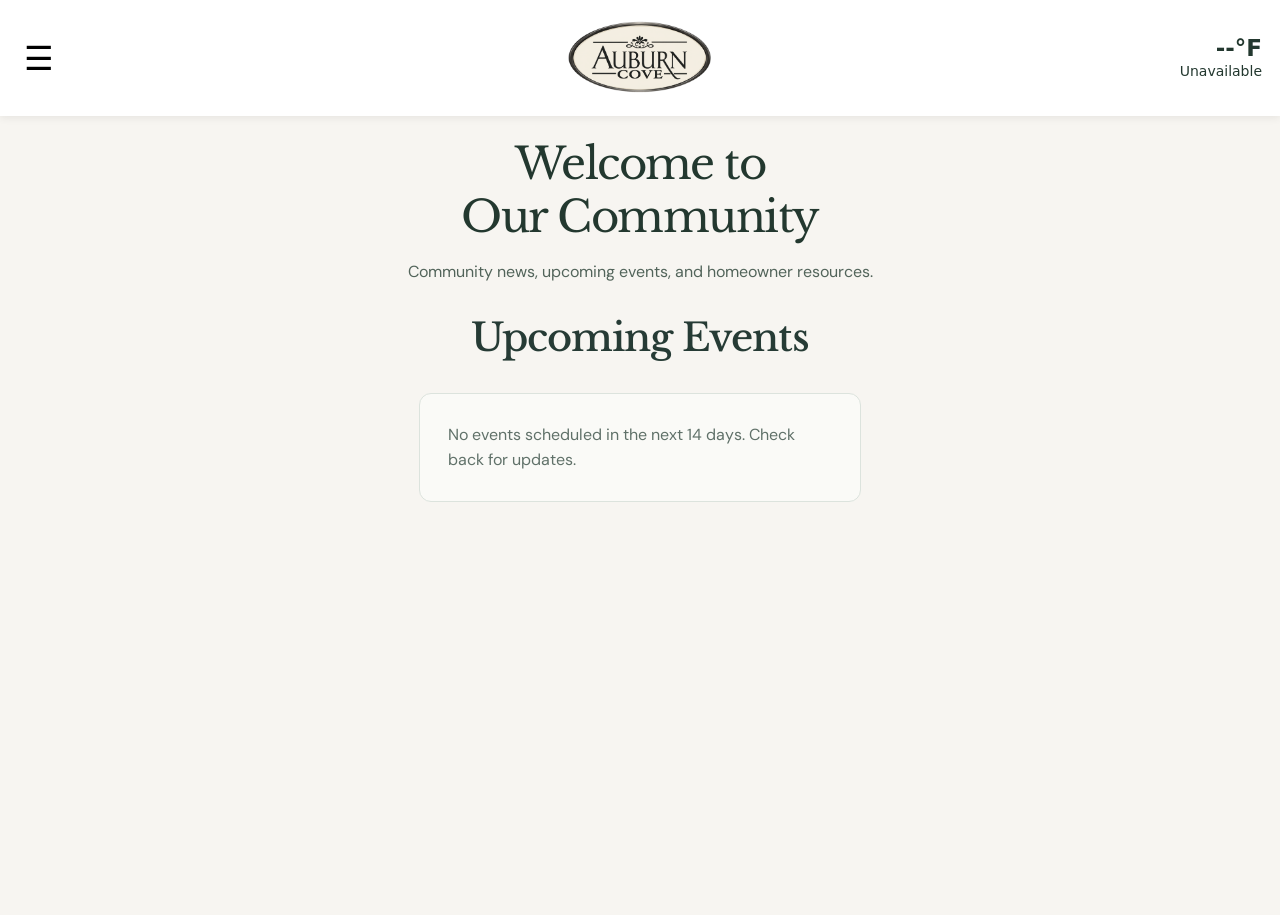
==== index.html @ 65877d83 "Add files via upload" ====
<!DOCTYPE html>

<html lang="en"><head><meta charset="utf-8"/><meta content="width=device-width,initial-scale=1" name="viewport"/><meta content="#263b35" name="theme-color"/><meta content="Auburn Cove community website, news, resources, and resident information." name="description"/><title>Auburn Cove | Community</title><link href="apple-touch-icon.png" rel="apple-touch-icon" sizes="180x180"/><link href="favicon.ico?v=2" rel="icon" sizes="any"/><link href="favicon-32.png?v=2" rel="icon" type="image/png" sizes="32x32"/><meta content="Auburn Cove" name="apple-mobile-web-app-title"/><link href="styles.css" rel="stylesheet"/><link href="calendar.css" rel="stylesheet"/><link href="home-events.css" rel="stylesheet"/><style>.google-calendar-section{width:100%;max-width:none;margin:0;padding:12px clamp(8px,2vw,32px) 24px;box-sizing:border-box}.google-calendar-section iframe{max-width:none} .google-calendar-crop{width:100%;height:572px;overflow:hidden} .google-calendar-crop iframe{width:calc(100% + 16px)!important;height:616px!important;margin:-8px 0 0 -8px}@media(max-width:700px){.google-calendar-section{padding:8px 4px 16px}.google-calendar-crop iframe{height:616px!important}}
/* Calendar page: eliminate extra space below the cropped embed. */
#calendar { min-height:0 !important; background:#f1f4f9 !important; }
#calendar .google-calendar-section { padding-bottom:0 !important; margin-bottom:0 !important; }
html:has(#calendar:not([hidden])),
body:has(#calendar:not([hidden])),
body:has(#calendar:not([hidden])) main {
  background:#f1f4f9 !important;
  min-height:100%;
}
</style><style id="topbar-logo-style">.topbar{position:relative;min-height:64px;box-sizing:border-box;padding-left:max(104px,env(safe-area-inset-left))}.topbar-logo{position:absolute;left:16px;top:50%;transform:translateY(-50%);display:flex;align-items:center;justify-content:center;width:76px;height:52px;text-decoration:none;z-index:2}.topbar-logo img{display:block;max-width:100%;max-height:100%;width:auto;height:auto;object-fit:contain}@media(max-width:700px){.topbar{padding-left:94px}.topbar-logo{left:10px;width:74px;height:48px}}</style><style id="homepage-header-refresh">/* Homepage without duplicate large logo */
#home .hero{display:block;min-height:0}
#home .hero-copy{padding:clamp(42px,6vw,76px) clamp(24px,8vw,110px);min-height:0}
/* Header logo approximately 10% larger, across every page */
.topbar-logo{width:104.5px!important;height:71.5px!important}
.topbar{padding-left:max(140px,env(safe-area-inset-left))!important;min-height:84px!important}
@media(max-width:700px){.topbar-logo{width:101.75px!important;height:66px!important}.topbar{padding-left:128px!important}}
</style><style id="calendar-page-background">#calendar{background:#f1f4f9;min-height:calc(100vh - 64px)}#calendar .google-calendar-section{background:#f1f4f9}</style><style id="homepage-warm-refresh">
/* Fill the entire visible homepage, including below the content. */
html:has(#home:not([hidden])),
body:has(#home:not([hidden])),
body:has(#home:not([hidden])) main {background:#f7f5f1!important;min-height:100vh;}

#home, #home .hero, #home .hero-copy, #home .home-upcoming { background:#f7f5f1!important; }
.topbar-logo{width:114.95px!important;height:78.65px!important;}
.topbar{padding-left:max(153px,env(safe-area-inset-left))!important;min-height:91px!important;}
@media(max-width:700px){.topbar-logo{width:111.925px!important;height:72.6px!important;}.topbar{padding-left:140px!important;}}
</style><style id="navigation-right-align">
/* Keep the logo on the left and align desktop navigation to the right. */
@media (min-width:701px) {
  .topbar { display:flex; align-items:center; justify-content:flex-end; }
  .topbar #nav { margin-left:auto; margin-right:0; }
}
</style><style id="mobile-navigation-right-fix">
/* On phones, keep the logo left and the hamburger menu right. */
@media (max-width:700px) {
  .topbar { display:flex !important; align-items:center !important; justify-content:flex-end !important; }
  .topbar > #menu { margin-left:auto !important; margin-right:0 !important; flex-shrink:0; }
  .topbar > #nav { right:12px; left:auto; }
}
</style><style id="topbar-logo-plus-ten-percent">
/* Header logo: another 10% larger, desktop and mobile. */
.topbar-logo{width:126.445px!important;height:86.515px!important;}
.topbar{padding-left:max(169px,env(safe-area-inset-left))!important;min-height:101px!important;}
@media(max-width:700px){
  .topbar-logo{width:123.1175px!important;height:79.86px!important;}
  .topbar{padding-left:154px!important;min-height:101px!important;}
}
</style><style id="sticky-site-header">
/* Keep the existing logo and navigation visible as the page scrolls. */
.topbar {
  position: sticky !important;
  top: 0;
  z-index: 1000;
  background: #ffffff;
  box-shadow: 0 2px 8px rgba(0,0,0,0.07);
}
/* Preserve the right-aligned mobile menu and keep its dropdown above content. */
.topbar #nav { z-index: 1001; }
</style><style id="auburn-cove-app-page-consistency">
/* Keep all six views visually continuous with the browser viewport. */
:root { --ac-page-bg: #f7f5f1; --ac-calendar-bg: #f1f4f9; }
html, body { margin: 0; min-height: 100%; }
body { overflow-x: hidden; }
main { width: 100%; min-height: calc(100vh - 101px); min-height: calc(100dvh - 101px); }
.site-page { box-sizing: border-box; width: 100%; min-height: calc(100vh - 101px); min-height: calc(100dvh - 101px); margin: 0; border: 0; }
.site-page[hidden] { display: none !important; }
#home, #home .hero, #home .hero-copy, #home .home-upcoming,
#outreach, #newsletter, #documents, #contact { background-color: var(--ac-page-bg) !important; }
#calendar, #calendar .google-calendar-section { background-color: var(--ac-calendar-bg) !important; }
/* Remove leftover calendar section whitespace; do not alter its iframe crop. */
#calendar .google-calendar-section { margin: 0; padding-bottom: 0 !important; border: 0; }
/* Compact secondary pages while preserving readable, intentional content padding. */
#outreach .community-content, #newsletter .community-content,
#documents .community-content { padding-top: clamp(24px, 4vh, 48px); padding-bottom: clamp(24px, 4vh, 48px); }
#contact .contact { padding-top: clamp(28px, 5vh, 60px); padding-bottom: clamp(28px, 5vh, 60px); }
/* Contact disclaimer is intentionally dark, not an unwanted border. */
#contact .site-disclaimer { margin: 0; }
@media (max-width: 700px) {
  #outreach .community-content, #newsletter .community-content,
  #documents .community-content { padding: 26px 20px 32px; }
  #contact .contact { padding: 32px 20px; }
}
</style><style id="home-edge-to-edge-fix">
/* Remove unintended page-edge gutters and extra viewport-height scroll. */
html:has(#home:not([hidden])),
body:has(#home:not([hidden])) { background: #f7f5f1 !important; margin: 0 !important; }
body:has(#home:not([hidden])) main { min-height: calc(100vh - 101px) !important; min-height: calc(100dvh - 101px) !important; background: #f7f5f1 !important; }
#home { width:100% !important; max-width:none !important; margin:0 !important; padding:0 !important; border:0 !important; box-shadow:none !important; min-height:calc(100vh - 101px) !important; min-height:calc(100dvh - 101px) !important; background:#f7f5f1 !important; }
#home .hero { width:100%; max-width:none; margin:0; border:0; box-shadow:none; }
#home .home-upcoming { box-sizing:border-box; width:100%; max-width:none; margin:0; border:0; box-shadow:none; background:#f7f5f1 !important; }
</style><style id="auburn-cove-centered-app-header">
/* Same app-style header and hamburger navigation on every screen size. */
.topbar {
  position:sticky !important;
  top:0 !important;
  display:flex !important;
  align-items:center !important;
  justify-content:flex-start !important;
  box-sizing:border-box !important;
  width:100% !important;
  min-height:116px !important;
  padding:0 18px !important;
  z-index:1000 !important;
}
.topbar .topbar-logo {
  position:absolute !important;
  left:50% !important;
  top:50% !important;
  transform:translate(-50%,-50%) !important;
  width:145.412px !important;
  height:99.492px !important;
  display:flex !important;
  align-items:center !important;
  justify-content:center !important;
  margin:0 !important;
}
.topbar .topbar-logo img { max-width:100% !important; max-height:100% !important; object-fit:contain !important; }
.topbar > #menu {
  display:flex !important;
  align-items:center !important;
  justify-content:center !important;
  position:relative !important;
  left:auto !important;
  right:auto !important;
  margin:0 auto 0 0 !important;
  z-index:1003 !important;
  cursor:pointer;
}
.topbar > #nav {
  position:absolute !important;
  top:calc(100% - 1px) !important;
  left:12px !important;
  right:auto !important;
  width:min(310px,calc(100vw - 24px)) !important;
  max-width:calc(100vw - 24px) !important;
  box-sizing:border-box !important;
  margin:0 !important;
  padding:8px !important;
  background:#fff !important;
  border:1px solid #e1e6e2 !important;
  border-radius:0 0 12px 12px !important;
  box-shadow:0 12px 24px rgba(0,0,0,.13) !important;
  display:none !important;
  flex-direction:column !important;
  align-items:stretch !important;
  gap:0 !important;
  z-index:1002 !important;
}
.topbar > #nav.open { display:flex !important; }
.topbar > #nav a { display:block !important; width:100% !important; box-sizing:border-box !important; padding:12px 14px !important; text-align:left !important; }
@media(max-width:700px) {
  .topbar { min-height:111px !important; padding:0 12px !important; }
  .topbar .topbar-logo { width:141.585px !important; height:91.839px !important; }
  .topbar > #menu { margin:0 auto 0 0 !important; }
}
/* Match page heights to the new fixed-height header. */
main, .site-page { min-height:calc(100dvh - 116px) !important; }
@media(max-width:700px) { main, .site-page { min-height:calc(100dvh - 111px) !important; } }
</style>
<style id="auburn-cove-centered-page-content">
/* Center the content, not the entire background, on all six pages. */
#home .hero,
#home .home-upcoming,
#outreach .community-content,
#newsletter .community-content,
#documents .community-content,
#contact .contact {
  box-sizing:border-box !important;
  width:100% !important;
  max-width:1100px !important;
  margin-left:auto !important;
  margin-right:auto !important;
}
/* Home: balance the welcome text and event list under the centered logo. */
#home .hero { display:block !important; min-height:0 !important; }
#home .hero-copy {
  box-sizing:border-box !important;
  width:100% !important;
  max-width:100% !important;
  margin:0 auto !important;
  padding:clamp(24px,5vh,58px) 22px clamp(22px,4vh,44px) !important;
  text-align:center !important;
}
#home .hero-copy h1, #home .hero-copy p { margin-left:auto !important; margin-right:auto !important; }
#home .home-upcoming { padding:0 22px 32px !important; }
#home .home-upcoming-heading, #home .home-upcoming-heading h2 { text-align:center !important; }
#home .home-upcoming-heading { justify-content:center !important; }
#home .home-upcoming-list { width:100% !important; max-width:900px !important; margin-left:auto !important; margin-right:auto !important; }
/* Other pages: centered headings and readable content widths. */
#outreach .community-content, #newsletter .community-content,
#documents .community-content, #contact .contact {
  padding-left:clamp(20px,5vw,50px) !important;
  padding-right:clamp(20px,5vw,50px) !important;
  text-align:center !important;
}
#outreach .community-content > p, #newsletter .community-content > p,
#documents .community-content > p, #contact .contact > p {
  max-width:760px; margin-left:auto; margin-right:auto;
}
#newsletter .community-content > img { margin-left:auto !important; margin-right:auto !important; }
#outreach .actions, #documents .actions { justify-content:center !important; }
#outreach .outreach-events { margin-left:auto !important; margin-right:auto !important; }
/* The calendar stays wide so its seven columns remain usable. */
#calendar .google-calendar-section { width:100% !important; margin:0 auto !important; }
/* The Contact disclaimer retains its full-width dark band and readable text. */
#contact .site-disclaimer > div { margin-left:auto !important; margin-right:auto !important; }
@media(max-width:700px) {
  #home .hero-copy { padding:26px 18px 20px !important; }
  #home .home-upcoming { padding:0 16px 24px !important; }
}
</style>
<style id="auburn-cove-upcoming-two-column-layout">
/* One event: center its card. Multiple events: chronological order, left-to-right,
   with no more than two cards per row. */
#home #home-upcoming-list {
  display:grid !important;
  grid-template-columns:repeat(2, minmax(0, 1fr)) !important;
  gap:16px !important;
  align-items:stretch !important;
  justify-content:center !important;
  width:100% !important;
  max-width:900px !important;
  margin:0 auto !important;
}
#home #home-upcoming-list > * {
  box-sizing:border-box !important;
  width:100% !important;
  max-width:none !important;
  min-width:0 !important;
  margin:0 !important;
}
/* A single card should occupy only half the row and sit in the center. */
#home #home-upcoming-list:has(> :only-child) {
  grid-template-columns:minmax(0, 1fr) !important;
}
#home #home-upcoming-list > :only-child {
  width:100% !important;
  max-width:442px !important;
  justify-self:center !important;
}
/* On narrow screens, preserve readable event cards. */
@media(max-width:650px) {
  #home #home-upcoming-list {grid-template-columns:minmax(0, 1fr) !important;}
  #home #home-upcoming-list > * {max-width:442px !important;justify-self:center !important;}
}
</style>
<style id="auburn-cove-contact-footer-position">
/* Keep the disclaimer in the site footer, not inside the Contact content. */
body { min-height:100vh; display:flex; flex-direction:column; }
body > main { flex:1 0 auto; }
body > footer.site-disclaimer { display:none !important; width:100%; box-sizing:border-box; flex-shrink:0; }
body:has(#contact:not([hidden])) > footer.site-disclaimer { display:block !important; }

body > footer.site-disclaimer { padding:32px max(24px,calc((100vw - 1100px)/2)); background:#20362e; color:#e5ede7; line-height:1.65; text-align:left; }
</style><style id="auburn-professional-refresh">
/* Auburn Cove visual refresh — scoped so existing site features remain intact */
@import url('https://fonts.googleapis.com/css2?family=DM+Sans:wght@400;500;600;700&family=Libre+Baskerville:wght@400;700&display=swap');
:root{--ac-ink:#23382f;--ac-muted:#52645a;--ac-cream:#f7f5f1;--ac-gold:#b99969}
body{font-family:'DM Sans',Arial,sans-serif;color:var(--ac-ink)}
h1,h2,h3,.community-content h2{font-family:'Libre Baskerville',Georgia,serif;letter-spacing:-.025em}
#home .hero{background:var(--ac-cream)!important}
#home .hero-copy{max-width:1020px;margin:0 auto;text-align:center;padding:44px 22px 34px!important}
#home .hero-copy h1{font-family:'Libre Baskerville',Georgia,serif;font-size:clamp(34px,4vw,54px);line-height:1.22;color:var(--ac-ink);letter-spacing:-.035em;margin:0 auto 14px}
#home .hero-copy p{font-size:clamp(15px,1.5vw,18px);line-height:1.7;color:var(--ac-muted);max-width:640px;margin:0 auto}
#home .ac-home-media,#home .ac-community-overview{box-sizing:border-box;width:min(1120px,calc(100% - 40px));margin:0 auto}
#home .ac-home-media{position:relative;overflow:hidden;border-radius:13px;box-shadow:0 12px 36px rgba(22,42,32,.1)}
#home .ac-home-media img{display:block;width:100%;height:clamp(245px,36vw,450px);object-fit:cover;object-position:center 53%}
#home .ac-home-media figcaption{position:absolute;right:14px;bottom:12px;background:rgba(20,35,29,.68);color:#fff;border-radius:5px;padding:5px 9px;font-size:11px}
#home .ac-home-links{display:grid;grid-template-columns:repeat(4,minmax(0,1fr));gap:13px;max-width:1120px;margin:26px auto 0;padding:0 20px;box-sizing:border-box}
#home .ac-home-links a{display:block;padding:19px 17px;background:#fff;border:1px solid #e3e7e1;border-radius:10px;color:var(--ac-ink);text-decoration:none;transition:transform .15s,box-shadow .15s}
#home .ac-home-links a:hover,#home .ac-home-links a:focus-visible{transform:translateY(-2px);box-shadow:0 7px 20px rgba(20,40,28,.09)}
#home .ac-home-links strong{display:block;font-size:15px;font-weight:700;margin-bottom:5px}
#home .ac-home-links span{display:block;font-size:13px;line-height:1.5;color:var(--ac-muted)}
#home .ac-community-overview{margin:44px auto 54px;padding:0 0 4px;text-align:center}
#home .ac-community-overview h2{font-size:clamp(25px,3vw,33px);margin:0 0 13px;color:var(--ac-ink)}
#home .ac-community-overview>p{max-width:650px;margin:0 auto 22px;color:var(--ac-muted);line-height:1.7;font-size:15px}
#home .ac-community-overview figure{margin:0;background:#fff;padding:10px 10px 12px;border:1px solid #e3e7e1;border-radius:12px}
#home .ac-community-overview img{display:block;width:100%;height:auto;border-radius:6px}
#home .ac-community-overview figcaption{font-size:12px;line-height:1.5;color:#52645a;margin-top:9px}
#home .home-upcoming{max-width:1120px!important;margin:0 auto!important;padding-left:20px!important;padding-right:20px!important}
#home .home-upcoming h2{font-family:'Libre Baskerville',Georgia,serif}
@media(max-width:760px){#home .ac-home-links{grid-template-columns:repeat(2,minmax(0,1fr));gap:10px;padding:0 15px}#home .ac-home-media,#home .ac-community-overview{width:calc(100% - 30px)}#home .ac-home-media img{height:255px}#home .hero-copy{padding:28px 18px 25px!important}#home .ac-home-links a{padding:15px 12px}#home .ac-community-overview{margin:35px auto}}
@media(max-width:360px){#home .ac-home-links{grid-template-columns:1fr}}
</style><style id="auburn-homepage-cleanup">/* Simple homepage: real community photo, welcome, and upcoming events */
#home .hero-copy{padding:32px 20px 24px!important}
#home .hero-copy h1{font-size:clamp(30px,3.4vw,44px)!important}
#home .hero-copy p{font-size:16px!important}
#home .ac-home-media{margin:0 auto 34px!important;max-width:1100px!important;width:calc(100% - 36px)!important;box-shadow:none!important;border-radius:8px!important}
#home .ac-home-media img{height:clamp(230px,34vw,420px)!important;object-fit:cover!important}
#home .home-upcoming{padding-bottom:48px!important}
@media(max-width:700px){#home .hero-copy{padding:28px 18px 22px!important}#home .ac-home-media{width:calc(100% - 24px)!important;margin-bottom:24px!important}#home .ac-home-media img{height:235px!important}}
</style><style id="auburn-contact-aerial-background">
/* Contact page only: subtle neighborhood aerial beneath readable content. */
#contact {position:relative;isolation:isolate;background:#f7f5f1;min-height:calc(100vh - 80px)}
#contact::before {content:"";position:absolute;inset:0;z-index:-1;pointer-events:none;background:linear-gradient(rgba(247,245,241,.88),rgba(247,245,241,.88)),url("auburn-cove-contact-aerial.jpg") center center / cover no-repeat;}
#contact .contact {position:relative;z-index:1;}
#contact .contact form {background:rgba(255,255,255,.82);border:1px solid rgba(216,224,218,.8);border-radius:14px;padding:24px;box-sizing:border-box;}
@media(max-width:600px){#contact::before{background:linear-gradient(rgba(247,245,241,.92),rgba(247,245,241,.92)),url("auburn-cove-contact-aerial.jpg") center center / cover no-repeat}#contact .contact form{padding:18px}}
</style><style id="auburn-cove-header-weather">
/* Right-aligned weather, vertically centered and clear of the centered logo. */
#ac-header-weather{
 position:absolute;right:18px;top:50%;transform:translateY(-50%);
 z-index:1001;display:flex;flex-direction:column;align-items:flex-end;
 justify-content:center;gap:2px;width:150px;max-width:calc(50% - 96px);
 color:#23382f;font:600 13px/1.2 system-ui,-apple-system,Segoe UI,sans-serif;
 text-align:right;overflow-wrap:break-word;
}
#ac-header-weather .weather-temp{display:block;font-size:19px;font-weight:750;line-height:1.1}
#ac-header-weather .weather-condition{display:block;font-size:12px;font-weight:500;line-height:1.2}
@media(max-width:700px){
 #ac-header-weather{right:12px;width:110px;max-width:calc(50% - 86px);gap:2px}
 #ac-header-weather .weather-temp{font-size:17px}
 #ac-header-weather .weather-condition{font-size:11px}
}
</style><style id="auburn-cove-header-small-size-adjustment">
/* Small, deliberate increases only; preserve centered logo and two-line weather. */
.topbar > #menu { font-size:33px !important; line-height:1 !important; }
#ac-header-weather .weather-temp { font-size:23px !important; }
#ac-header-weather .weather-condition { font-size:14px !important; }
@media (max-width:700px) {
 .topbar > #menu { font-size:32px !important; }
 #ac-header-weather .weather-temp { font-size:21px !important; }
 #ac-header-weather .weather-condition { font-size:13px !important; }
}
</style><style id="auburn-cove-menu-label-size-update">
/* Slightly larger navigation words; hamburger icon and header remain unchanged. */
.topbar > #nav a { font-size:18px !important; line-height:1.4 !important; }
@media (max-width:700px) { .topbar > #nav a { font-size:18px !important; } }
</style>
<style id="auburn-cove-compact-home-photo">
/* Compact homepage image so Upcoming Events is visible sooner. */
#home .ac-home-media { margin-bottom: 16px !important; }
#home .ac-home-media img { height: clamp(165px, 22vw, 260px) !important; object-fit: cover !important; object-position: center 53% !important; }
#home .hero-copy { padding-top: 22px !important; padding-bottom: 16px !important; }
@media (max-width: 600px) {
  #home .ac-home-media img { height: 160px !important; }
  #home .ac-home-media { margin-bottom: 12px !important; }
  #home .hero-copy { padding-top: 18px !important; padding-bottom: 12px !important; }
}
</style>
<!-- Google Analytics 4: Auburn Cove -->
<script async src="https://www.googletagmanager.com/gtag/js?id=G-LD9GCCE930"></script>
<script>
  window.dataLayer = window.dataLayer || [];
  function gtag(){dataLayer.push(arguments);}
  gtag('js', new Date());
  gtag('config', 'G-LD9GCCE930');
</script>
</head><body>
<header class="topbar"><a aria-label="Auburn Cove — Home" class="topbar-logo" href="#home"><img alt="Auburn Cove" src="auburn-cove-logo-transparent.png"/></a><button aria-controls="nav" aria-expanded="false" class="menu" id="menu">☰ <span class="sr-only">Toggle menu</span></button><nav aria-label="Main navigation" id="nav"><a href="#home">Home</a><a href="#calendar">Calendar</a><a href="#outreach">Community Outreach</a><a href="#contact">Contact</a><a href="#documents">Documents</a><a href="#zoom">HOA Meeting</a><a href="#newsletter">Newsletters</a></nav><div id="ac-header-weather" role="status" aria-live="polite" title="Current weather in Auburndale, Florida"><span class="weather-temp">--°F</span><span class="weather-condition">Loading</span></div></header>
<main><div class="site-page" id="home">
<div aria-live="polite" hidden="" id="auburn-success-banner" role="status" style="max-width:760px;margin:24px auto 12px;padding:18px 22px;background:#e8f3e9;border:1px solid #8ab399;border-radius:10px;color:#20362e;text-align:center;box-sizing:border-box;box-shadow:0 2px 8px #20362e14"><strong style="display:block;font-size:18px;margin-bottom:5px">✓ Message sent successfully!</strong><span>Thank you for contacting Auburn Cove. Your message has been submitted.</span><button aria-label="Dismiss confirmation" id="auburn-success-dismiss" style="display:block;margin:12px auto 0;padding:5px 12px;border:1px solid #789b81;border-radius:6px;background:transparent;color:#20362e;cursor:pointer" type="button">Close</button></div><section class="hero"><div class="hero-copy"><h1>Welcome to<br>Our Community</h1><p>Community news, upcoming events, and homeowner resources.</p></div></section>
<section aria-labelledby="home-upcoming-title" class="home-upcoming">
<div class="home-upcoming-heading"><div><h2 id="home-upcoming-title">Upcoming Events</h2></div></div>
<div aria-live="polite" class="home-upcoming-list" id="home-upcoming-list"><p class="home-events-empty">Loading community events…</p></div>
</section></div>
<div class="site-page" hidden="" id="calendar">
<section aria-label="Auburn Cove community calendar" class="google-calendar-section">
<div class="google-calendar-crop"><iframe frameborder="0" height="600" loading="lazy" scrolling="no" src="https://calendar.google.com/calendar/embed?height=600&amp;wkst=1&amp;ctz=America%2FNew_York&amp;showPrint=0&amp;showTitle=0&amp;showNav=0&amp;showTabs=0&amp;showCalendars=0&amp;showTz=0&amp;showDate=0&amp;src=NzRjMTQyZjczZTk5MDlhZjg0MTZmZjczNzE0M2EyOTdlOTMyNzRlZjYzNjYzYWRhMjE4ZmQ4MTI2ZGQ0YTkxMUBncm91cC5jYWxlbmRhci5nb29nbGUuY29t&amp;color=%23f6bf26" style="display:block;width:100%;height:600px;border:0" title="Auburn Cove Google Calendar" width="1500"></iframe></div>
</section>
</div>
<div class="site-page" hidden="" id="outreach"><section class="community-content">
<p class="eyebrow">GET INVOLVED</p><h2>Community Outreach</h2>
<article aria-labelledby="holiday-gifts-title" style="max-width:760px;margin:24px auto 30px;padding:clamp(20px,4vw,34px);background:#fff;border:1px solid #d8e0da;border-radius:14px;box-shadow:0 4px 16px rgba(35,56,47,.06);text-align:left;box-sizing:border-box">
<p style="margin:0 0 8px;font-size:12px;font-weight:700;letter-spacing:.12em;text-transform:uppercase;color:#60786a">Holiday Community Giving</p>
<h3 id="holiday-gifts-title" style="margin:0 0 12px;color:#23382f;font-size:clamp(24px,4vw,32px);line-height:1.2">Holiday Gifts for Kids Drive</h3>
<p style="margin:0 0 18px;line-height:1.65;color:#435b4e">Help make the holidays brighter for local children! Sentry Management is collecting <strong>new, unwrapped toys and gifts</strong>.</p>
<div style="background:#f2f6f1;border-radius:10px;padding:16px 18px;margin:0 0 18px;color:#23382f">
<p style="margin:0 0 8px"><strong>Auburn Cove neighborhood drop-off:</strong> November 3–December 6, 2026</p>
<p style="margin:0 0 6px"><strong>Location:</strong> 705 Daphne Drive, Polk City, FL 33868</p>

</div>
<p style="margin:0 0 8px;color:#23382f;font-weight:700">Suggested gifts</p>
<p style="margin:0 0 20px;line-height:1.65;color:#435b4e">Toys, board games, puzzles, sports balls, toy cars and trucks, LEGO sets, dolls, action figures, arts and crafts, jewelry kits, infant toys, and bicycles.</p>
<a class="btn primary" href="Holiday Gifts for Kids Drop Off.pdf" target="_blank" rel="noopener noreferrer">View Holiday Gifts Flyer (PDF)</a>
<p style="font-size:13px;line-height:1.55;color:#64776b;margin:16px 0 0">Please note: the flyer also advertises a separate Sentry Clermont office collection (November 1–December 11). The Auburn Cove neighborhood drop-off dates and address above are from Sentry's accompanying notice.</p>
</article></section></div>
<div class="site-page" hidden="" id="newsletter"><section class="community-content"><h2>Auburn Cove Newsletters</h2><p>Read community news, seasonal reminders, neighborhood highlights, and announcements here.</p><div aria-live="polite" class="newsletter-list" id="newsletter-list"><div style="max-width:620px;margin:24px auto;padding:24px;background:#fff;border:1px solid #d8e0da;border-radius:12px;text-align:center"><h3 style="margin:0 0 10px;color:#23382f">November 2026 Newsletter</h3><p style="margin:0 0 18px;color:#52665c">Board updates, community reminders, and seasonal news.</p><a class="btn primary" href="Auburn_Cove_November_2026_Newsletter_Mockup.pdf" rel="noopener noreferrer" target="_blank">View PDF</a></div></div></section></div>
<div class="site-page" hidden="" id="documents"><section class="community-content">
<p>HOA documents and homeowner resources are available through Sentry Management's secure homeowner portal.</p>
<div style="max-width:650px;margin:30px auto 30px;text-align:center">
<h3 style="color:#23382f">Need Help Finding a Document?</h3>
<p style="color:#52645a;line-height:1.7">Not sure where to find something? Visit our <a href="#contact">Contact</a> page and let us know what you're looking for. We'll help point you in the right direction.</p>
</div>
<div class="actions"><a class="btn primary" href="https://www.accesssentrymgt.com/dx/sentrywp/index.html" rel="noopener noreferrer" target="_blank">Open Sentry Management Website →</a></div>
<p style="margin-top:18px"><small>A secure Sentry Management login is required to access HOA documents.</small></p>
</section></div>
<div class="site-page" hidden="" id="zoom"><section aria-labelledby="zoom-title" class="zoom-meetings" style="max-width:900px;margin:0 auto;padding:52px 22px 80px;text-align:center;box-sizing:border-box">
<div style="max-width:650px;margin:24px auto 0;background:#fff;border:1px solid #d8e0da;border-radius:14px;padding:36px 26px;box-sizing:border-box">
<h3 style="font-size:1.35rem;color:#23382f;margin:0 0 18px">Next HOA Meeting: Date TBD</h3>
<div style="background:#e9eee9;border-radius:9px;padding:18px 20px;margin:20px auto;max-width:510px;text-align:center;color:#23382f;line-height:1.6"><strong>Join the HOA Meeting</strong><p style="margin:7px 0 15px">Enter your full name and email address when prompted so the meeting host can identify you.</p><a href="https://www.freeconferencecall.com/wall/auburncoveboardmeeting/viewer" target="_blank" rel="noopener noreferrer" style="display:inline-block;background:#23382f;color:#fff;text-decoration:none;font-weight:700;border-radius:8px;padding:13px 25px">Join HOA Meeting</a><p style="margin:13px 0 0;font-size:.9rem">You may be placed in a waiting room until admitted by the host.</p></div>
<p style="margin:16px auto 0;max-width:520px;line-height:1.7;color:#52665c;font-size:.95rem">During the meeting, homeowners can use the <strong>Raise Hand</strong> feature to request permission to speak. The host will recognize speakers in turn.</p>
<p style="margin:12px auto 0;max-width:520px;line-height:1.6;color:#52665c;font-size:.88rem;font-style:italic">To allow everyone an opportunity to speak, please limit comments or concerns to three (3) minutes per homeowner.</p>
</div>
</section></div><div class="site-page" hidden="" id="contact"><section class="contact" style="max-width:680px;margin:0 auto;padding:48px 20px 72px;text-align:center">
<p class="eyebrow">GET IN TOUCH</p>
<h2>Questions &amp; Suggestions</h2>
<p>Have a question or suggestion for Auburn Cove? Send us a message below.</p>
<div class="ac-board-contact" aria-label="Auburn Cove HOA Board of Directors" style="margin:24px auto 12px;max-width:560px;padding:20px 18px;border:1px solid #d5dfd6;border-radius:12px;background:rgba(255,255,255,.88)">
<h3 style="margin:0 0 14px;color:#23382f;font-size:1.18rem">HOA Board of Directors</h3>
<div style="display:grid;grid-template-columns:minmax(0,1fr) minmax(0,1fr);column-gap:10px;row-gap:20px;text-align:center;align-items:start">
<div style="grid-column:1 / -1"><strong style="display:block;color:#23382f">Ben Wanless</strong><span style="font-size:.9rem;color:#52665c">President</span></div>
<div><strong style="display:block;color:#23382f">Shannon Hunter</strong><span style="font-size:.9rem;color:#52665c">Secretary</span></div>
<div><strong style="display:block;color:#23382f">Roberto Batista</strong><span style="font-size:.9rem;color:#52665c">Treasurer</span></div>
</div></div>
<form action="https://formspree.io/f/mwllnqva" id="auburn-contact-form" method="POST" style="text-align:left;display:grid;gap:16px;margin:30px auto 0;max-width:560px">
<label style="display:grid;gap:6px;font-weight:600">Name <input autocomplete="name" maxlength="120" name="Name" required="" style="box-sizing:border-box;width:100%;padding:12px;border:1px solid #bac9be;border-radius:8px;font:inherit;background:#fff;color:#20362e" type="text"/></label>
<label style="display:grid;gap:6px;font-weight:600">Address <input autocomplete="street-address" maxlength="250" name="Address" placeholder="Street address" required="" style="box-sizing:border-box;width:100%;padding:12px;border:1px solid #bac9be;border-radius:8px;font:inherit;background:#fff;color:#20362e" type="text"/></label>
<label style="display:grid;gap:6px;font-weight:600">Email <input autocomplete="email" maxlength="254" name="email" required="" style="box-sizing:border-box;width:100%;padding:12px;border:1px solid #bac9be;border-radius:8px;font:inherit;background:#fff;color:#20362e" type="email"/></label>
<label style="display:grid;gap:6px;font-weight:600">Subject <select name="Topic" required="" style="box-sizing:border-box;width:100%;padding:12px;border:1px solid #bac9be;border-radius:8px;font:inherit;background:#fff;color:#20362e"><option disabled="" selected="" value="">Select a topic</option><option>General question</option><option>Community suggestion</option><option>Website feedback</option><option>Other</option></select></label>
<label style="display:grid;gap:6px;font-weight:600">Message <textarea maxlength="5000" minlength="5" name="Message" placeholder="Write your message here..." required="" rows="6" style="box-sizing:border-box;width:100%;padding:12px;border:1px solid #bac9be;border-radius:8px;font:inherit;background:#fff;color:#20362e;resize:vertical"></textarea></label>
<button style="justify-self:center;cursor:pointer;border:0;border-radius:6px;background:#20362e;color:white;padding:13px 30px;font:600 16px inherit;min-height:46px" type="submit">Send Message</button>
<p style="text-align:center;font-size:13px;line-height:1.5;color:#56695f;margin:0">Please do not include sensitive personal information. For emergencies, call 911.</p>
<p aria-live="polite" hidden="" id="auburn-form-status" role="status" style="margin:14px auto 0;text-align:center;color:#20362e"></p></form></section></div></main><script src="script.js"></script><script defer="" src="calendar.js"></script><footer class="site-disclaimer"><div style="max-width:1100px;margin:auto"><strong style="display:block;font-size:22px;color:#fff;margin-bottom:8px">Auburn Cove</strong><span style="display:block;font-weight:600;margin-bottom:12px">Community Information &amp; Disclaimer</span><p style="margin:0 0 12px;font-size:14px">This website is provided as a community information resource for Auburn Cove residents and visitors. While reasonable efforts are made to keep information accurate and current, content may contain errors, omissions, or outdated details and is subject to change without notice.</p><p style="margin:0 0 12px;font-size:14px">Official HOA governing documents, policies, notices, and records are maintained by the Association and its management company. In the event of any discrepancy, official Association records and applicable law take precedence over information published here.</p><p style="margin:0 0 16px;font-size:14px">Community event details are provided for convenience and may change or be canceled.</p><div style="border-top:1px solid #52685d;padding-top:12px;font-size:12px;color:#cbd7ce">© 2026 Auburn Cove. Community information website.</div></div></footer><script>
// Display the success confirmation on Home after the verified submission redirect.
(function () {
  const banner = document.getElementById('auburn-success-banner');
  if (!banner) return;
  if (sessionStorage.getItem('auburnContactSent') === '1') {
    sessionStorage.removeItem('auburnContactSent');
    banner.hidden = false;
  }
  document.getElementById('auburn-success-dismiss').addEventListener('click', function () {
      banner.hidden = true;
      sessionStorage.removeItem('auburnContactSent');
    });
})();
// Send the form without leaving the website; return home only after Formspree confirms success.
(function () {
  const form = document.getElementById('auburn-contact-form');
  if (!form) return;
  const status = document.getElementById('auburn-form-status');
  form.addEventListener('submit', async function (event) {
    event.preventDefault();
    if (!form.reportValidity()) return;
    const button = form.querySelector('button[type="submit"]');
    button.disabled = true;
    button.textContent = 'Sending…';
    status.hidden = true;
    try {
      const response = await fetch(form.action, {
        method: 'POST',
        body: new FormData(form),
        headers: { 'Accept': 'application/json' }
      });
      if (!response.ok) throw new Error('Submission was not accepted');
      form.reset();
      // Only mark success after Formspree has accepted the submission.
      sessionStorage.setItem('auburnContactSent', '1');
      // Hash navigation usually does not reload this page, so show the confirmation now.
      const banner = document.getElementById('auburn-success-banner');
      if (banner) banner.hidden = false;
      sessionStorage.removeItem('auburnContactSent');
      window.location.hash = 'home';
      // If already on #home, ensure the Home section is visible.
      document.getElementById('home')?.removeAttribute('hidden');
      banner?.scrollIntoView({ behavior: 'auto', block: 'start' });
    } catch (error) {
      status.textContent = 'Your message could not be sent. Please try again.';
      status.hidden = false;
    } finally {
      button.disabled = false;
      button.textContent = 'Send Message';
    }
  });
})();
</script><script id="auburn-cove-live-weather">
(function(){
  const root = document.getElementById('ac-header-weather');
  if (!root) return;
  const tempEl = root.querySelector('.weather-temp');
  const conditionEl = root.querySelector('.weather-condition');
  const coords = '28.0653,-81.7887';
  let stations = null;
  const describe = (code) => {
    if (code === 0) return 'Clear';
    if (code === 1 || code === 2) return 'Partly cloudy';
    if (code === 3) return 'Cloudy';
    if (code === 45 || code === 48) return 'Fog';
    if ([51,53,55,56,57].includes(code)) return 'Drizzle';
    if ([61,63,65,66,67,80,81,82].includes(code)) return 'Rain';
    if ([71,73,75,77,85,86].includes(code)) return 'Snow';
    if ([95,96,99].includes(code)) return 'Storms';
    return 'Weather';
  };
  async function getJSON(url) {
    const controller = new AbortController();
    const timer = setTimeout(() => controller.abort(), 8500);
    try {
      const response = await fetch(url, {headers: {'Accept':'application/geo+json'}, signal: controller.signal});
      if (!response.ok) throw new Error('HTTP ' + response.status);
      return await response.json();
    } finally { clearTimeout(timer); }
  }
  async function observedWeather() {
    if (!stations) {
      const point = await getJSON('https://api.weather.gov/points/' + coords);
      const listing = await getJSON(point.properties.observationStations);
      stations = (listing.features || []).map(f => f.properties && f.properties.stationIdentifier).filter(Boolean).slice(0, 5);
      if (!stations.length) throw new Error('No observation stations');
    }
    for (const station of stations) {
      try {
        const data = await getJSON('https://api.weather.gov/stations/' + encodeURIComponent(station) + '/observations/latest');
        const p = data.properties || {};
        const c = p.temperature && p.temperature.value;
        const when = Date.parse(p.timestamp);
        if (!Number.isFinite(c) || !Number.isFinite(when) || Date.now()-when > 1000*60*100 || when-Date.now()>1000*60*10) continue;
        let condition = (p.textDescription || '').trim();
        if (!condition) continue;
        // Keep compact wording for the existing mobile header.
        condition = condition.replace(/^Mostly Sunny$/i,'Partly sunny').replace(/^Mostly Clear$/i,'Mostly clear');
        return {temp: Math.round(c*9/5+32), condition, source: 'NWS observation ('+station+')'};
      } catch (e) { /* Try another nearby station. */ }
    }
    throw new Error('No recent complete station observation');
  }
  async function modelWeather() {
    const u='https://api.open-meteo.com/v1/forecast?latitude=28.0653&longitude=-81.7887&current=temperature_2m,weather_code&temperature_unit=fahrenheit&timezone=America%2FNew_York';
    const controller = new AbortController();
    const timer = setTimeout(() => controller.abort(), 8500);
    try {
      const response=await fetch(u,{signal:controller.signal,cache:'no-store'});
      if(!response.ok) throw new Error('Model unavailable');
      const data=await response.json();
      if(!data.current || !Number.isFinite(data.current.temperature_2m)) throw new Error('Missing temperature');
      return {temp:Math.round(data.current.temperature_2m),condition:describe(data.current.weather_code),source:'Open-Meteo fallback'};
    } finally {clearTimeout(timer);}
  }
  async function updateWeather(){
    try {
      let reading;
      try {reading=await observedWeather();} catch(e) {reading=await modelWeather();}
      tempEl.textContent=reading.temp+'°F';
      conditionEl.textContent=reading.condition;
      root.title='Auburndale weather — '+reading.source;
    } catch(e) {
      tempEl.textContent='--°F';
      conditionEl.textContent='Unavailable';
      root.title='Weather currently unavailable';
    }
  }
  updateWeather();
  setInterval(updateWeather,15*60*1000);
})();
</script><script id="auburn-cove-swipe-navigation">
/* Optional horizontal swiping between pages; menu navigation remains available. */
(function () {
  const main = document.querySelector('main');
  const nav = document.getElementById('nav');
  if (!main || !nav) return;
  const pages = Array.from(nav.querySelectorAll('a[href^="#"]'))
    .map(a => a.getAttribute('href').slice(1))
    .filter(id => document.getElementById(id)?.classList.contains('site-page'));
  let start = null;
  const blocked = 'input, textarea, select, button, iframe, [contenteditable="true"], [data-no-swipe]';
  main.addEventListener('touchstart', function (event) {
    start = null;
    if (event.touches.length !== 1 || event.target.closest(blocked)) return;
    const t = event.touches[0];
    start = {x:t.clientX, y:t.clientY, time:Date.now()};
  }, {passive:true});
  main.addEventListener('touchend', function (event) {
    if (!start || event.changedTouches.length !== 1) { start = null; return; }
    const t = event.changedTouches[0];
    const dx = t.clientX - start.x, dy = t.clientY - start.y;
    const elapsed = Date.now() - start.time;
    start = null;
    // Ignore normal scrolling, slow drags, and small accidental movements.
    if (Math.abs(dx) < 75 || Math.abs(dx) < Math.abs(dy) * 1.5 || elapsed > 900) return;
    const active = document.querySelector('main .site-page:not([hidden])');
    const current = active ? active.id : (location.hash.slice(1) || 'home');
    const index = pages.indexOf(current);
    if (index < 0) return;
    const next = index + (dx < 0 ? 1 : -1);
    if (next < 0 || next >= pages.length) return;
    // Reuse existing menu/hash navigation behavior instead of replacing it.
    const link = Array.from(nav.querySelectorAll('a[href^="#"]'))
      .find(a => a.getAttribute('href') === '#' + pages[next]);
    if (link) link.click();
    else location.hash = pages[next];
    window.scrollTo({top:0, behavior:'instant'});
  }, {passive:true});
  main.addEventListener('touchcancel', function () { start = null; }, {passive:true});
})();
</script></body></html>
---- styles.css ----
:root{--green:#263b35;--green2:#344e44;--cream:#f6f4ef;--ink:#27332f;--muted:#66736c;--line:#e4e6df}*{box-sizing:border-box}html{scroll-behavior:smooth}body{margin:0;font-family:Arial,Helvetica,sans-serif;color:var(--ink);background:#fff;line-height:1.6}a{color:inherit;text-decoration:none}.topbar{height:84px;display:flex;align-items:center;justify-content:space-between;padding:0 max(5%,calc((100vw - 1240px)/2));background:white;position:sticky;top:0;z-index:10;box-shadow:0 1px 10px #0000000b}.brand{display:flex;align-items:center;gap:12px;font-family:Georgia,serif;font-size:23px;font-weight:bold;line-height:1.15}.brand small{display:block;font:10px Arial,sans-serif;letter-spacing:2.5px;text-transform:uppercase;color:var(--muted);margin-top:5px}.brandmark{display:grid;place-items:center;background:var(--green);color:white;width:46px;height:46px;font:italic 20px Georgia,serif;border-radius:50%}nav{display:flex;align-items:center;gap:24px;font-size:13px;font-weight:600}nav a:hover{color:#739182}.nav-login,.btn.primary{background:var(--green);color:white;padding:12px 18px;border-radius:4px}.nav-login:hover,.btn.primary:hover{background:var(--green2);color:white}.menu{display:none;background:none;border:0;font-size:24px}.hero{display:grid;grid-template-columns:52% 48%;min-height:535px;background:var(--cream)}.hero-image{min-height:535px;overflow:hidden}.hero-image img{height:100%;width:100%;object-fit:cover;object-position:center}.hero-copy{padding:70px 10% 65px 11%;display:flex;flex-direction:column;justify-content:center}.eyebrow{font-size:11px;font-weight:bold;letter-spacing:3px;color:#778c7b;margin:0 0 17px}.hero h1{font:normal clamp(42px,4.2vw,72px)/1.12 Georgia,serif;margin:0 0 25px}.hero h1 em{font-weight:normal;color:#597363}.hero-copy>p:not(.eyebrow){color:var(--muted);font-size:17px;max-width:450px}.actions{display:flex;flex-wrap:wrap;gap:12px;margin-top:23px}.btn{display:inline-block;padding:12px 18px;font-size:13px;font-weight:bold;border-radius:4px}.btn.outline{border:1px solid #a4aea5}.intro{text-align:center;padding:80px 24px 40px;max-width:740px;margin:auto}.intro h2,.split-section h2,.news h2,.contact h2{font:normal clamp(32px,3vw,44px) Georgia,serif;margin:0 0 20px}.intro>p:last-child,.split-section p,.contact>p:last-child{color:var(--muted)}.cards{max-width:1180px;margin:0 auto;padding:20px 25px 95px;display:grid;grid-template-columns:repeat(3,1fr);gap:20px}.card{border:1px solid var(--line);padding:32px;min-height:260px;border-radius:7px;transition:transform .2s,box-shadow .2s}.card:hover{transform:translateY(-3px);box-shadow:0 12px 28px #00000012}.card-icon{font-size:30px;color:#567364}.card h3,.announcement h3{font:normal 24px Georgia,serif;margin:15px 0 8px}.card p{color:var(--muted);font-size:14px}.card>span:last-child{font-size:12px;font-weight:bold;color:#567364}.split-section{padding:80px max(6%,calc((100vw - 1120px)/2));display:grid;grid-template-columns:1fr 1fr;gap:85px;align-items:center}.pale{background:var(--cream)}.note{font-size:13px;font-style:italic}.list-panel{border:1px solid var(--line);border-radius:7px;background:white}.list-panel>div{padding:19px;display:flex;align-items:center;gap:14px;border-bottom:1px solid var(--line)}.list-panel>div:last-child{border:0}.list-panel span{flex:1;font-weight:bold;font-size:14px}.list-panel small{color:var(--muted);font-size:11px}.topic-list{display:grid;grid-template-columns:1fr 1fr;gap:12px}.topic-list span{background:white;padding:22px;border-radius:6px;font-weight:bold;font-size:14px}.news{max-width:900px;margin:auto;padding:85px 24px}.announcement{border-left:4px solid #678675;background:var(--cream);padding:27px 30px}.tag{font-size:10px;letter-spacing:2px;color:#58745e;font-weight:bold}.announcement p{color:var(--muted)}.portal{background:var(--green);color:white;padding:75px max(6%,calc((100vw - 1120px)/2));display:grid;grid-template-columns:1fr 1fr;gap:70px;align-items:center}.portal h2{font:normal 42px Georgia,serif;margin:0 0 15px}.portal p{color:#d0dcd3}.light{color:#b6d0be}.portal-panel{background:white;color:var(--ink);padding:30px;border-radius:7px;text-align:center}.portal-panel>span{font-size:28px}.portal-panel h3{font:normal 25px Georgia,serif}.portal-panel p{color:var(--muted);font-size:14px}.portal-panel button{border:0;background:#dfe4df;color:#5f6b64;padding:12px 20px;border-radius:4px;font-weight:bold;cursor:not-allowed}.contact{text-align:center;padding:85px 20px}footer{background:#192c26;color:white;padding:35px 6%;display:flex;flex-wrap:wrap;gap:15px;justify-content:space-between;align-items:center}footer strong{font:24px Georgia,serif}footer span,footer small{color:#bac7bf;font-size:12px}.sr-only{position:absolute;width:1px;height:1px;overflow:hidden;clip:rect(0,0,0,0)}section{scroll-margin-top:84px}@media(max-width:900px){.topbar{height:72px;padding:0 20px}.menu{display:block}nav{display:none;position:absolute;top:72px;left:0;right:0;background:white;padding:20px;box-shadow:0 10px 20px #0002;flex-direction:column;align-items:stretch;gap:13px}nav.open{display:flex}.hero{grid-template-columns:1fr}.hero-image{min-height:0;height:300px}.hero-copy{padding:45px 7% 60px}.cards{grid-template-columns:1fr}.split-section,.portal{grid-template-columns:1fr;gap:30px;padding:65px 7%}.topic-list{grid-template-columns:1fr 1fr}}@media(max-width:480px){.hero-image{height:225px}.brand{font-size:19px}.brandmark{width:40px;height:40px}.topic-list{grid-template-columns:1fr}.cards{padding-bottom:55px}.intro{padding-top:55px}footer{flex-direction:column;align-items:flex-start}}

/* Show only the selected page; keep the welcome image exclusive to Home. */
.site-page[hidden]{display:none!important}
.site-page{min-height:calc(100vh - 180px)}
nav a[aria-current="page"]:not(.nav-login){color:#597363;text-decoration:underline;text-underline-offset:6px}

/* Auburn Cove Community page */
.community-content{max-width:960px;margin:0 auto;padding:70px 28px 90px}
.community-content h2{font:normal clamp(34px,3.5vw,48px) Georgia,serif;margin:0 0 26px}
.community-content h3{font:normal 29px Georgia,serif;margin:42px 0 12px}
.community-content p,.community-content li{color:var(--muted);font-size:16px;line-height:1.85}
.community-content ul{padding-left:25px;margin:12px 0 25px}
.community-photo{margin:40px 0 45px}
.community-photo img{display:block;width:100%;height:auto;border-radius:10px}
.community-photo figcaption{text-align:center;font-size:13px;color:var(--muted);margin-top:11px}
.community-content .note{font-size:14px}
.community-link{font-weight:bold;color:var(--green);text-decoration:underline;text-underline-offset:3px}
@media(max-width:600px){.community-content{padding:45px 20px 65px}.community-photo{margin:28px 0 34px}.community-content h3{margin-top:32px}}

/* Public calendar and newsletter pages */
.calendar-frame{width:100%;height:650px;border:1px solid #e2e5df;border-radius:10px;overflow:hidden;background:#fff;margin:28px 0}
.calendar-frame iframe{width:100%;height:100%;border:0}
.newsletter-list{display:grid;gap:18px;margin-top:30px}
.newsletter-entry{border:1px solid #e1e6df;border-radius:12px;padding:25px;background:#fff}
.newsletter-entry h3{margin:0 0 8px;font:normal 25px Georgia,serif}
.newsletter-entry time{color:var(--muted);font-size:13px}
.newsletter-entry p{margin:12px 0}
.newsletter-entry a{color:var(--green);font-weight:bold}
@media(max-width:600px){.calendar-frame{height:520px}}
---- calendar.css ----
/* Auburn Cove custom calendar — no embedded Google UI */
#calendar .community-content { max-width:none; width:100%; padding:48px clamp(14px,3vw,54px) 70px; }
.ac-calendar { width:100%; margin-top:26px; color:#263b35; }
.ac-calendar-toolbar { display:flex; justify-content:center; align-items:center; gap:14px; margin-bottom:20px; }
.ac-calendar-toolbar h3 { font-size:clamp(22px,2.5vw,32px); margin:0; text-align:center; }
.ac-calendar-toolbar button { width:45px; height:45px; border:1px solid #b8c5bc; border-radius:9px; background:#f6f3eb; color:#263b35; cursor:pointer; font-size:30px; line-height:1; }
.ac-calendar-toolbar button:hover,.ac-calendar-toolbar button:focus-visible { background:#e5ede7; }
.ac-calendar-weekdays,.ac-calendar-grid { display:grid; grid-template-columns:repeat(7,minmax(0,1fr)); }
.ac-calendar-weekdays { background:#263b35; color:white; border-radius:10px 10px 0 0; }
.ac-calendar-weekdays span { padding:13px 2px; text-align:center; font-size:13px; font-weight:600; }
.ac-calendar-grid { border-left:1px solid #d8e0d9; border-top:1px solid #d8e0d9; }
.ac-calendar-day { min-width:0; min-height:118px; border:0; border-right:1px solid #d8e0d9; border-bottom:1px solid #d8e0d9; background:white; padding:10px; text-align:left; color:#263b35; font:inherit; cursor:pointer; display:flex; flex-direction:column; align-items:stretch; gap:5px; }
.ac-calendar-day:hover,.ac-calendar-day:focus-visible { background:#f0f6f1; outline-offset:-3px; }
.ac-calendar-day.is-other-month { background:#f8f8f6; color:#8b9690; }
.ac-calendar-day.is-today .ac-day-number { background:#263b35; color:white; border-radius:50%; width:29px; height:29px; display:inline-flex; justify-content:center; align-items:center; }
.ac-calendar-day.is-selected { background:#eaf3ec; box-shadow:inset 0 0 0 2px #668776; }
.ac-day-number { font-size:14px; font-weight:650; display:inline-block; }
.ac-event-chip { background:#e0ebe3; color:#244436; border-radius:5px; font-size:12px; line-height:1.3; padding:5px 6px; overflow:hidden; text-overflow:ellipsis; white-space:nowrap; }
.ac-more { font-size:11px; color:#5b7564; }
.ac-calendar-details { margin-top:24px; border-top:1px solid #d8e0d9; padding-top:18px; }
.ac-calendar-details h3 { font-size:20px; margin:0 0 12px; }
.ac-calendar-details p { margin:0 0 10px; }
.ac-event-detail { padding:12px 0; border-bottom:1px solid #e2e7e2; }
.ac-event-detail strong { display:block; }
.ac-event-detail small { display:block; color:#52665a; margin:4px 0; }
@media(max-width:650px) {
  #calendar .community-content { padding:30px 10px 45px; }
  .ac-calendar-weekdays span { font-size:11px; padding:10px 0; }
  .ac-calendar-day { min-height:70px; padding:5px 3px; gap:3px; }
  .ac-day-number { font-size:12px; }
  .ac-event-chip { font-size:10px; padding:3px; white-space:normal; display:-webkit-box; -webkit-line-clamp:2; -webkit-box-orient:vertical; }
  .ac-calendar-day.is-today .ac-day-number { width:23px; height:23px; }
  .ac-more { font-size:9px; }
}
---- home-events.css ----
/* Auburn Cove homepage upcoming events */
.home-upcoming {max-width:1200px;margin:0 auto;padding:55px clamp(20px,4vw,55px) 75px;}
.home-upcoming-heading {display:flex;align-items:end;justify-content:space-between;gap:18px;margin-bottom:24px;}
.home-upcoming-heading h2 {margin:6px 0 0;font-size:clamp(30px,3vw,42px);font-weight:500;color:#263b35;}
.home-upcoming-heading .eyebrow {margin:0;letter-spacing:.17em;font-size:11px;color:#6b826e;}
.home-calendar-link {color:#2d5443;text-decoration:none;font-weight:600;font-size:14px;white-space:nowrap;padding-bottom:6px;}
.home-calendar-link:hover {text-decoration:underline;}
.home-upcoming-list {display:grid;grid-template-columns:repeat(2,minmax(0,1fr));gap:14px;}
.home-event {display:flex;align-items:center;gap:17px;border:1px solid #dce3dd;border-radius:12px;background:#fafaf7;padding:19px 20px;min-width:0;}
.home-event-date {display:flex;flex-direction:column;justify-content:center;align-items:center;flex:0 0 64px;min-height:70px;border-radius:9px;background:#e4eee6;color:#294838;}
.home-event-month {font-size:11px;font-weight:700;letter-spacing:.08em;text-transform:uppercase;}
.home-event-date strong {font-size:28px;font-weight:600;line-height:1.1;}
.home-event-body {min-width:0;}
.home-event-body h3 {margin:0 0 6px;color:#253a31;font-size:18px;line-height:1.25;}
.home-event-body p {margin:0;color:#607169;font-size:13px;line-height:1.55;overflow-wrap:anywhere;}
.home-events-empty {grid-column:1/-1;padding:28px;border:1px solid #dce3dd;border-radius:12px;background:#fafaf7;color:#607169;}
@media(max-width:680px){.home-upcoming{padding:35px 18px 55px;}.home-upcoming-list{grid-template-columns:1fr;}.home-upcoming-heading{align-items:start;}.home-calendar-link{font-size:12px;}}
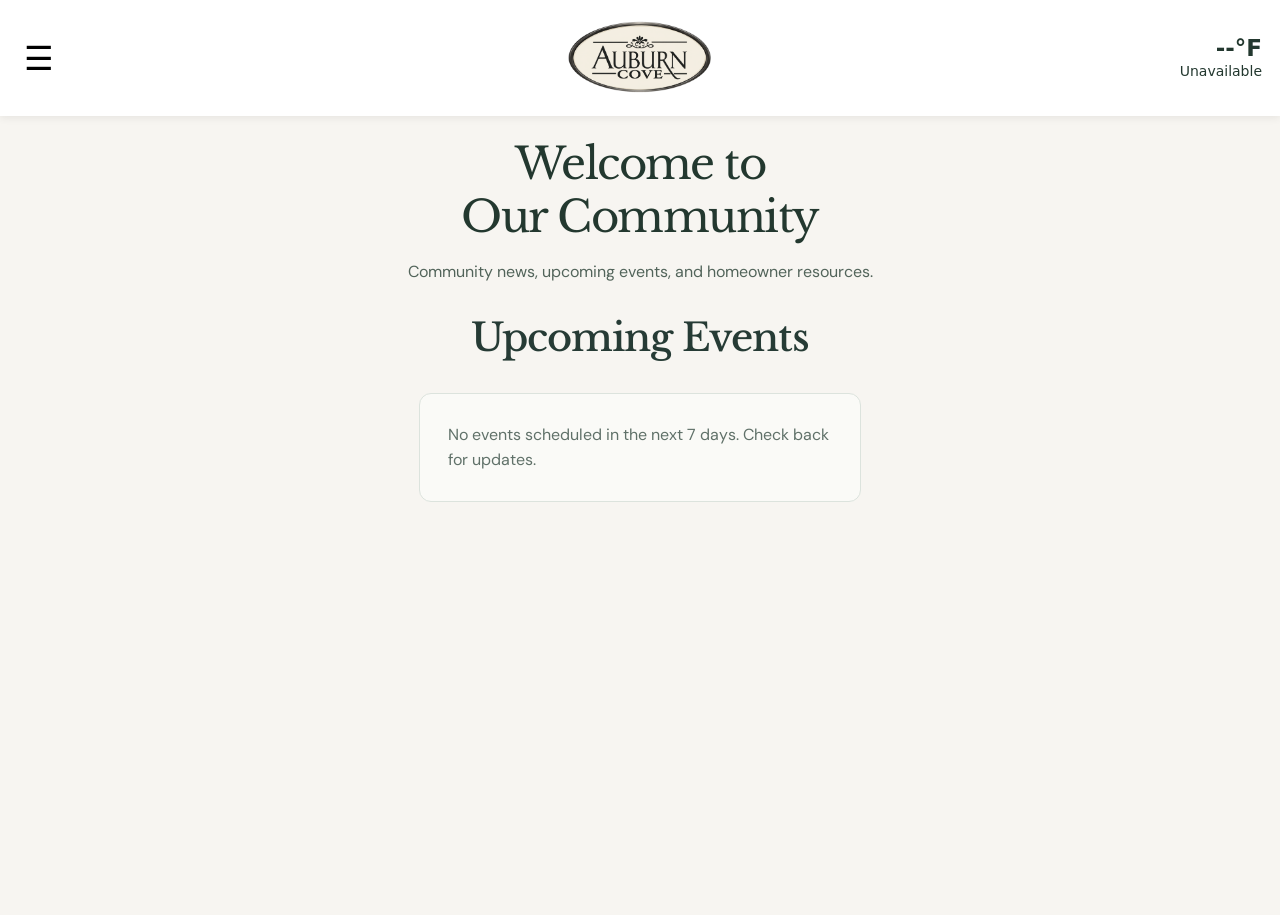
==== commit 77d66242: "Add files via upload" ====
--- a/index.html
+++ b/index.html
@@ -347,7 +347,47 @@
   window.dataLayer = window.dataLayer || [];
   function gtag(){dataLayer.push(arguments);}
   gtag('js', new Date());
-  gtag('config', 'G-LD9GCCE930');
+  gtag('config', 'G-LD9GCCE930', { send_page_view: false });
+</script>
+<script id="auburn-cove-section-analytics">
+/* Track virtual page views as visitors switch between single-page sections. */
+(function () {
+  var sectionNames = {
+    home: 'Home', calendar: 'Calendar', outreach: 'Community Outreach',
+    contact: 'Contact', documents: 'Documents', zoom: 'HOA Meeting',
+    newsletter: 'Newsletters'
+  };
+  var lastTracked = null;
+  function activeSection() {
+    var visible = document.querySelector('main .site-page:not([hidden])');
+    if (visible && sectionNames[visible.id]) return visible.id;
+    var hash = decodeURIComponent(location.hash.replace(/^#/, ''));
+    return sectionNames[hash] ? hash : 'home';
+  }
+  function trackSection() {
+    var section = activeSection();
+    if (section === lastTracked || typeof window.gtag !== 'function') return;
+    lastTracked = section;
+    window.gtag('event', 'page_view', {
+      page_title: sectionNames[section] + ' | Auburn Cove',
+      page_location: location.origin + location.pathname + '#' + section,
+      page_path: '/' + section
+    });
+  }
+  document.addEventListener('DOMContentLoaded', function () {
+    // The normal Google config page view is disabled to prevent double-counting.
+    setTimeout(trackSection, 100);
+    window.addEventListener('hashchange', function () { setTimeout(trackSection, 100); });
+    document.querySelectorAll('nav a[href^="#"], a.topbar-logo[href^="#"], main a[href^="#"]').forEach(function (link) {
+      link.addEventListener('click', function () { setTimeout(trackSection, 100); });
+    });
+    var main = document.querySelector('main');
+    if (main && typeof MutationObserver !== 'undefined') {
+      new MutationObserver(function () { setTimeout(trackSection, 0); })
+        .observe(main, { attributes: true, attributeFilter: ['hidden'], subtree: true });
+    }
+  });
+})();
 </script>
 </head><body>
 <header class="topbar"><a aria-label="Auburn Cove — Home" class="topbar-logo" href="#home"><img alt="Auburn Cove" src="auburn-cove-logo-transparent.png"/></a><button aria-controls="nav" aria-expanded="false" class="menu" id="menu">☰ <span class="sr-only">Toggle menu</span></button><nav aria-label="Main navigation" id="nav"><a href="#home">Home</a><a href="#calendar">Calendar</a><a href="#outreach">Community Outreach</a><a href="#contact">Contact</a><a href="#documents">Documents</a><a href="#zoom">HOA Meeting</a><a href="#newsletter">Newsletters</a></nav><div id="ac-header-weather" role="status" aria-live="polite" title="Current weather in Auburndale, Florida"><span class="weather-temp">--°F</span><span class="weather-condition">Loading</span></div></header>
@@ -586,4 +626,39 @@
   }, {passive:true});
   main.addEventListener('touchcancel', function () { start = null; }, {passive:true});
 })();
-</script></body></html>+</script><script id="auburn-cove-click-analytics">
+/* Anonymous interaction tracking. Never send contact-form entries or personal details. */
+(function () {
+  var sectionIds = ['home','calendar','outreach','contact','documents','zoom','newsletter'];
+  var sectionLabels = {home:'Home',calendar:'Calendar',outreach:'Community Outreach',contact:'Contact',documents:'Documents',zoom:'HOA Meeting',newsletter:'Newsletters'};
+  function sectionName(element) {
+    var section = element.closest('[id]');
+    while (section) {
+      if (sectionIds.indexOf(section.id) !== -1) return sectionLabels[section.id];
+      section = section.parentElement ? section.parentElement.closest('[id]') : null;
+    }
+    return sectionLabels[(location.hash || '#home').slice(1)] || 'Home';
+  }
+  function send(name, action, section) {
+    if (typeof window.gtag !== 'function') return;
+    window.gtag('event', name, {button_name: action, site_section: section, event_category: 'site_interaction'});
+  }
+  document.addEventListener('click', function (event) {
+    var target = event.target.closest('a, button');
+    if (!target) return;
+    var section = sectionName(target);
+    if (target.matches('#menu')) return send('button_click', 'Open navigation menu', section);
+    if (target.matches('#auburn-success-dismiss')) return send('button_click', 'Dismiss contact confirmation', section);
+    if (target.matches('button[type="submit"]') && target.closest('#auburn-contact-form')) return send('button_click', 'Submit contact form', 'Contact');
+    if (target.matches('button')) return; // Unknown controls: avoid sending user-provided labels.
+    var href = target.getAttribute('href') || '';
+    if (href.charAt(0) === '#') return send('navigation_click', sectionLabels[href.slice(1)] || 'Internal section', section);
+    if (/(?:analytics\.google\.com|datastudio\.google\.com)/.test(href)) return send('button_click', 'Admin Login', section);
+    if (/accesssentrymgt\.com/.test(href)) return send('button_click', 'Open Sentry Management', section);
+    if (/freeconferencecall\.com/.test(href)) return send('button_click', 'Join HOA Meeting', section);
+    if (/Holiday Gifts for Kids Drop Off\.pdf/i.test(href)) return send('file_download_click', 'Holiday Gifts Flyer', section);
+    if (/Auburn_Cove_November_2026_Newsletter_Mockup\.pdf/i.test(href)) return send('file_download_click', 'Newsletter PDF', section);
+  }, {passive: true});
+})();
+</script>
+</body></html>
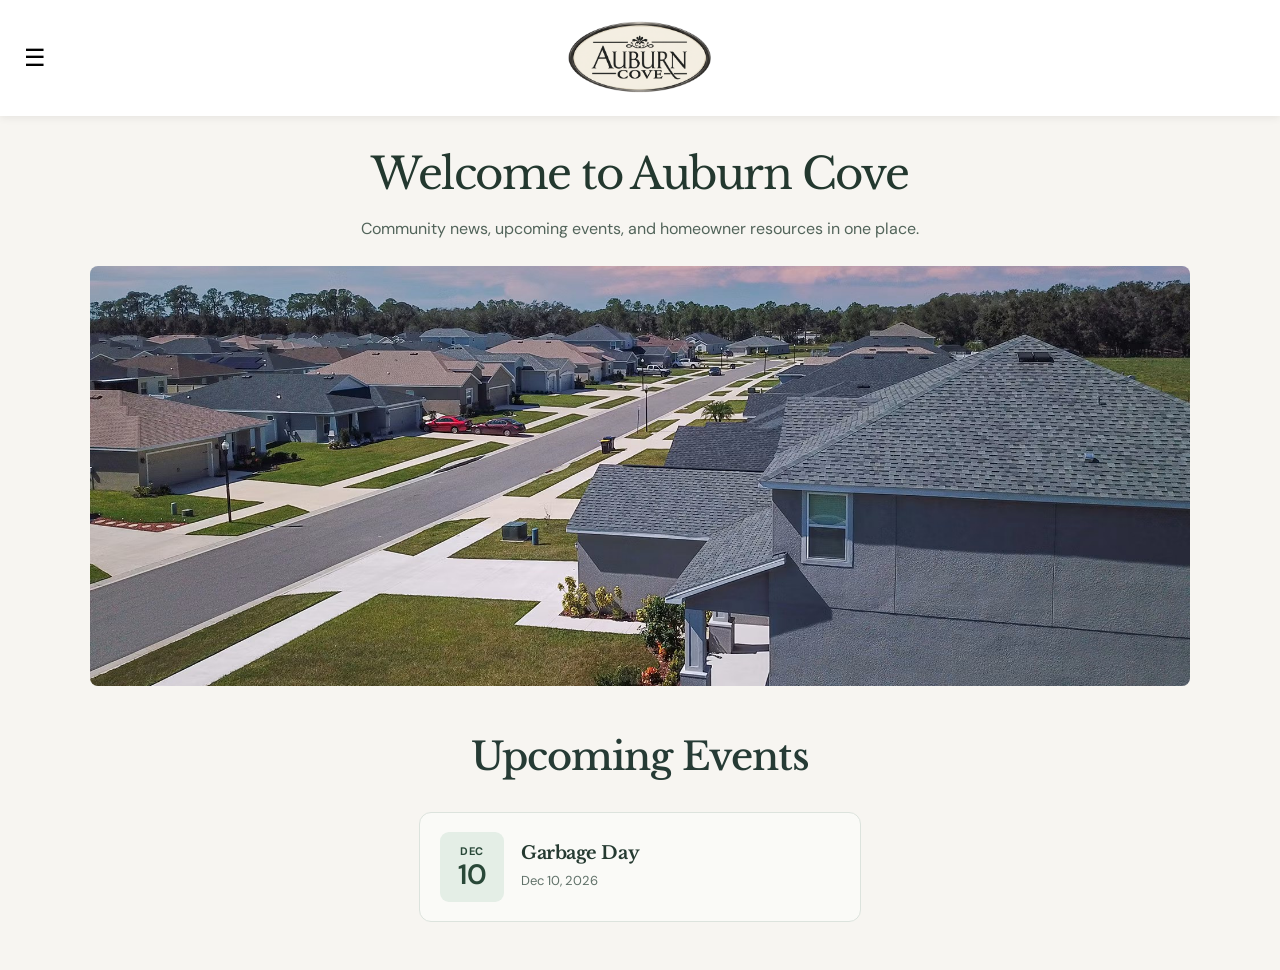
==== commit 7e155b90: "Add files via upload" ====
--- a/index.html
+++ b/index.html
@@ -1,6 +1,6 @@
 <!DOCTYPE html>
 
-<html lang="en"><head><meta charset="utf-8"/><meta content="width=device-width,initial-scale=1" name="viewport"/><meta content="#263b35" name="theme-color"/><meta content="Auburn Cove community website, news, resources, and resident information." name="description"/><title>Auburn Cove | Community</title><link href="apple-touch-icon.png" rel="apple-touch-icon" sizes="180x180"/><link href="favicon.ico?v=2" rel="icon" sizes="any"/><link href="favicon-32.png?v=2" rel="icon" type="image/png" sizes="32x32"/><meta content="Auburn Cove" name="apple-mobile-web-app-title"/><link href="styles.css" rel="stylesheet"/><link href="calendar.css" rel="stylesheet"/><link href="home-events.css" rel="stylesheet"/><style>.google-calendar-section{width:100%;max-width:none;margin:0;padding:12px clamp(8px,2vw,32px) 24px;box-sizing:border-box}.google-calendar-section iframe{max-width:none} .google-calendar-crop{width:100%;height:572px;overflow:hidden} .google-calendar-crop iframe{width:calc(100% + 16px)!important;height:616px!important;margin:-8px 0 0 -8px}@media(max-width:700px){.google-calendar-section{padding:8px 4px 16px}.google-calendar-crop iframe{height:616px!important}}
+<html lang="en"><head><meta charset="utf-8"/><meta content="width=device-width,initial-scale=1" name="viewport"/><meta content="#263b35" name="theme-color"/><meta content="Auburn Cove community website, news, resources, and resident information." name="description"/><title>Auburn Cove | Community</title><link href="apple-touch-icon.png" rel="apple-touch-icon" sizes="180x180"/><link href="app-icon-512.png" rel="icon" type="image/png"/><meta content="Auburn Cove" name="apple-mobile-web-app-title"/><link href="styles.css" rel="stylesheet"/><link href="calendar.css" rel="stylesheet"/><link href="home-events.css" rel="stylesheet"/><style>.google-calendar-section{width:100%;max-width:none;margin:0;padding:12px clamp(8px,2vw,32px) 24px;box-sizing:border-box}.google-calendar-section iframe{max-width:none} .google-calendar-crop{width:100%;height:572px;overflow:hidden} .google-calendar-crop iframe{width:calc(100% + 16px)!important;height:616px!important;margin:-8px 0 0 -8px}@media(max-width:700px){.google-calendar-section{padding:8px 4px 16px}.google-calendar-crop iframe{height:616px!important}}
 /* Calendar page: eliminate extra space below the cropped embed. */
 #calendar { min-height:0 !important; background:#f1f4f9 !important; }
 #calendar .google-calendar-section { padding-bottom:0 !important; margin-bottom:0 !important; }
@@ -299,100 +299,10 @@
 #contact .contact {position:relative;z-index:1;}
 #contact .contact form {background:rgba(255,255,255,.82);border:1px solid rgba(216,224,218,.8);border-radius:14px;padding:24px;box-sizing:border-box;}
 @media(max-width:600px){#contact::before{background:linear-gradient(rgba(247,245,241,.92),rgba(247,245,241,.92)),url("auburn-cove-contact-aerial.jpg") center center / cover no-repeat}#contact .contact form{padding:18px}}
-</style><style id="auburn-cove-header-weather">
-/* Right-aligned weather, vertically centered and clear of the centered logo. */
-#ac-header-weather{
- position:absolute;right:18px;top:50%;transform:translateY(-50%);
- z-index:1001;display:flex;flex-direction:column;align-items:flex-end;
- justify-content:center;gap:2px;width:150px;max-width:calc(50% - 96px);
- color:#23382f;font:600 13px/1.2 system-ui,-apple-system,Segoe UI,sans-serif;
- text-align:right;overflow-wrap:break-word;
-}
-#ac-header-weather .weather-temp{display:block;font-size:19px;font-weight:750;line-height:1.1}
-#ac-header-weather .weather-condition{display:block;font-size:12px;font-weight:500;line-height:1.2}
-@media(max-width:700px){
- #ac-header-weather{right:12px;width:110px;max-width:calc(50% - 86px);gap:2px}
- #ac-header-weather .weather-temp{font-size:17px}
- #ac-header-weather .weather-condition{font-size:11px}
-}
-</style><style id="auburn-cove-header-small-size-adjustment">
-/* Small, deliberate increases only; preserve centered logo and two-line weather. */
-.topbar > #menu { font-size:33px !important; line-height:1 !important; }
-#ac-header-weather .weather-temp { font-size:23px !important; }
-#ac-header-weather .weather-condition { font-size:14px !important; }
-@media (max-width:700px) {
- .topbar > #menu { font-size:32px !important; }
- #ac-header-weather .weather-temp { font-size:21px !important; }
- #ac-header-weather .weather-condition { font-size:13px !important; }
-}
-</style><style id="auburn-cove-menu-label-size-update">
-/* Slightly larger navigation words; hamburger icon and header remain unchanged. */
-.topbar > #nav a { font-size:18px !important; line-height:1.4 !important; }
-@media (max-width:700px) { .topbar > #nav a { font-size:18px !important; } }
-</style>
-<style id="auburn-cove-compact-home-photo">
-/* Compact homepage image so Upcoming Events is visible sooner. */
-#home .ac-home-media { margin-bottom: 16px !important; }
-#home .ac-home-media img { height: clamp(165px, 22vw, 260px) !important; object-fit: cover !important; object-position: center 53% !important; }
-#home .hero-copy { padding-top: 22px !important; padding-bottom: 16px !important; }
-@media (max-width: 600px) {
-  #home .ac-home-media img { height: 160px !important; }
-  #home .ac-home-media { margin-bottom: 12px !important; }
-  #home .hero-copy { padding-top: 18px !important; padding-bottom: 12px !important; }
-}
-</style>
-<!-- Google Analytics 4: Auburn Cove -->
-<script async src="https://www.googletagmanager.com/gtag/js?id=G-LD9GCCE930"></script>
-<script>
-  window.dataLayer = window.dataLayer || [];
-  function gtag(){dataLayer.push(arguments);}
-  gtag('js', new Date());
-  gtag('config', 'G-LD9GCCE930', { send_page_view: false });
-</script>
-<script id="auburn-cove-section-analytics">
-/* Track virtual page views as visitors switch between single-page sections. */
-(function () {
-  var sectionNames = {
-    home: 'Home', calendar: 'Calendar', outreach: 'Community Outreach',
-    contact: 'Contact', documents: 'Documents', zoom: 'HOA Meeting',
-    newsletter: 'Newsletters'
-  };
-  var lastTracked = null;
-  function activeSection() {
-    var visible = document.querySelector('main .site-page:not([hidden])');
-    if (visible && sectionNames[visible.id]) return visible.id;
-    var hash = decodeURIComponent(location.hash.replace(/^#/, ''));
-    return sectionNames[hash] ? hash : 'home';
-  }
-  function trackSection() {
-    var section = activeSection();
-    if (section === lastTracked || typeof window.gtag !== 'function') return;
-    lastTracked = section;
-    window.gtag('event', 'page_view', {
-      page_title: sectionNames[section] + ' | Auburn Cove',
-      page_location: location.origin + location.pathname + '#' + section,
-      page_path: '/' + section
-    });
-  }
-  document.addEventListener('DOMContentLoaded', function () {
-    // The normal Google config page view is disabled to prevent double-counting.
-    setTimeout(trackSection, 100);
-    window.addEventListener('hashchange', function () { setTimeout(trackSection, 100); });
-    document.querySelectorAll('nav a[href^="#"], a.topbar-logo[href^="#"], main a[href^="#"]').forEach(function (link) {
-      link.addEventListener('click', function () { setTimeout(trackSection, 100); });
-    });
-    var main = document.querySelector('main');
-    if (main && typeof MutationObserver !== 'undefined') {
-      new MutationObserver(function () { setTimeout(trackSection, 0); })
-        .observe(main, { attributes: true, attributeFilter: ['hidden'], subtree: true });
-    }
-  });
-})();
-</script>
-</head><body>
-<header class="topbar"><a aria-label="Auburn Cove — Home" class="topbar-logo" href="#home"><img alt="Auburn Cove" src="auburn-cove-logo-transparent.png"/></a><button aria-controls="nav" aria-expanded="false" class="menu" id="menu">☰ <span class="sr-only">Toggle menu</span></button><nav aria-label="Main navigation" id="nav"><a href="#home">Home</a><a href="#calendar">Calendar</a><a href="#outreach">Community Outreach</a><a href="#contact">Contact</a><a href="#documents">Documents</a><a href="#zoom">HOA Meeting</a><a href="#newsletter">Newsletters</a></nav><div id="ac-header-weather" role="status" aria-live="polite" title="Current weather in Auburndale, Florida"><span class="weather-temp">--°F</span><span class="weather-condition">Loading</span></div></header>
+</style></head><body>
+<header class="topbar"><a aria-label="Auburn Cove — Home" class="topbar-logo" href="#home"><img alt="Auburn Cove" src="auburn-cove-logo-transparent.png"/></a><button aria-controls="nav" aria-expanded="false" class="menu" id="menu">☰ <span class="sr-only">Toggle menu</span></button><nav aria-label="Main navigation" id="nav"><a href="#home">Home</a><a href="#calendar">Calendar</a><a href="#outreach">Community Outreach</a><a href="#contact">Contact</a><a href="#documents">Documents</a><a href="#zoom">HOA Meeting</a><a href="#newsletter">Newsletters</a></nav></header>
 <main><div class="site-page" id="home">
-<div aria-live="polite" hidden="" id="auburn-success-banner" role="status" style="max-width:760px;margin:24px auto 12px;padding:18px 22px;background:#e8f3e9;border:1px solid #8ab399;border-radius:10px;color:#20362e;text-align:center;box-sizing:border-box;box-shadow:0 2px 8px #20362e14"><strong style="display:block;font-size:18px;margin-bottom:5px">✓ Message sent successfully!</strong><span>Thank you for contacting Auburn Cove. Your message has been submitted.</span><button aria-label="Dismiss confirmation" id="auburn-success-dismiss" style="display:block;margin:12px auto 0;padding:5px 12px;border:1px solid #789b81;border-radius:6px;background:transparent;color:#20362e;cursor:pointer" type="button">Close</button></div><section class="hero"><div class="hero-copy"><h1>Welcome to<br>Our Community</h1><p>Community news, upcoming events, and homeowner resources.</p></div></section>
+<div aria-live="polite" hidden="" id="auburn-success-banner" role="status" style="max-width:760px;margin:24px auto 12px;padding:18px 22px;background:#e8f3e9;border:1px solid #8ab399;border-radius:10px;color:#20362e;text-align:center;box-sizing:border-box;box-shadow:0 2px 8px #20362e14"><strong style="display:block;font-size:18px;margin-bottom:5px">✓ Message sent successfully!</strong><span>Thank you for contacting Auburn Cove. Your message has been submitted.</span><button aria-label="Dismiss confirmation" id="auburn-success-dismiss" style="display:block;margin:12px auto 0;padding:5px 12px;border:1px solid #789b81;border-radius:6px;background:transparent;color:#20362e;cursor:pointer" type="button">Close</button></div><section class="hero"><div class="hero-copy"><h1>Welcome to Auburn Cove</h1><p>Community news, upcoming events, and homeowner resources in one place.</p></div></section><figure class="ac-home-media"><img alt="Aerial view of homes and streets in Auburn Cove, Auburndale, Florida" loading="eager" src="auburn-cove-neighborhood.jpg"/></figure>
 <section aria-labelledby="home-upcoming-title" class="home-upcoming">
 <div class="home-upcoming-heading"><div><h2 id="home-upcoming-title">Upcoming Events</h2></div></div>
 <div aria-live="polite" class="home-upcoming-list" id="home-upcoming-list"><p class="home-events-empty">Loading community events…</p></div>
@@ -402,36 +312,27 @@
 <div class="google-calendar-crop"><iframe frameborder="0" height="600" loading="lazy" scrolling="no" src="https://calendar.google.com/calendar/embed?height=600&amp;wkst=1&amp;ctz=America%2FNew_York&amp;showPrint=0&amp;showTitle=0&amp;showNav=0&amp;showTabs=0&amp;showCalendars=0&amp;showTz=0&amp;showDate=0&amp;src=NzRjMTQyZjczZTk5MDlhZjg0MTZmZjczNzE0M2EyOTdlOTMyNzRlZjYzNjYzYWRhMjE4ZmQ4MTI2ZGQ0YTkxMUBncm91cC5jYWxlbmRhci5nb29nbGUuY29t&amp;color=%23f6bf26" style="display:block;width:100%;height:600px;border:0" title="Auburn Cove Google Calendar" width="1500"></iframe></div>
 </section>
 </div>
-<div class="site-page" hidden="" id="outreach"><section class="community-content">
-<p class="eyebrow">GET INVOLVED</p><h2>Community Outreach</h2>
-<article aria-labelledby="holiday-gifts-title" style="max-width:760px;margin:24px auto 30px;padding:clamp(20px,4vw,34px);background:#fff;border:1px solid #d8e0da;border-radius:14px;box-shadow:0 4px 16px rgba(35,56,47,.06);text-align:left;box-sizing:border-box">
-<p style="margin:0 0 8px;font-size:12px;font-weight:700;letter-spacing:.12em;text-transform:uppercase;color:#60786a">Holiday Community Giving</p>
-<h3 id="holiday-gifts-title" style="margin:0 0 12px;color:#23382f;font-size:clamp(24px,4vw,32px);line-height:1.2">Holiday Gifts for Kids Drive</h3>
-<p style="margin:0 0 18px;line-height:1.65;color:#435b4e">Help make the holidays brighter for local children! Sentry Management is collecting <strong>new, unwrapped toys and gifts</strong>.</p>
-<div style="background:#f2f6f1;border-radius:10px;padding:16px 18px;margin:0 0 18px;color:#23382f">
-<p style="margin:0 0 8px"><strong>Auburn Cove neighborhood drop-off:</strong> November 3–December 6, 2026</p>
-<p style="margin:0 0 6px"><strong>Location:</strong> 705 Daphne Drive, Polk City, FL 33868</p>
-
-</div>
-<p style="margin:0 0 8px;color:#23382f;font-weight:700">Suggested gifts</p>
-<p style="margin:0 0 20px;line-height:1.65;color:#435b4e">Toys, board games, puzzles, sports balls, toy cars and trucks, LEGO sets, dolls, action figures, arts and crafts, jewelry kits, infant toys, and bicycles.</p>
-<a class="btn primary" href="Holiday Gifts for Kids Drop Off.pdf" target="_blank" rel="noopener noreferrer">View Holiday Gifts Flyer (PDF)</a>
-<p style="font-size:13px;line-height:1.55;color:#64776b;margin:16px 0 0">Please note: the flyer also advertises a separate Sentry Clermont office collection (November 1–December 11). The Auburn Cove neighborhood drop-off dates and address above are from Sentry's accompanying notice.</p>
-</article></section></div>
+<div class="site-page" hidden="" id="outreach"><section class="community-content"><p class="eyebrow">GET INVOLVED</p><h2>Community Outreach</h2><p>Community activities and announcements will be shared here when available.</p></section></div>
 <div class="site-page" hidden="" id="newsletter"><section class="community-content"><h2>Auburn Cove Newsletters</h2><p>Read community news, seasonal reminders, neighborhood highlights, and announcements here.</p><div aria-live="polite" class="newsletter-list" id="newsletter-list"><div style="max-width:620px;margin:24px auto;padding:24px;background:#fff;border:1px solid #d8e0da;border-radius:12px;text-align:center"><h3 style="margin:0 0 10px;color:#23382f">November 2026 Newsletter</h3><p style="margin:0 0 18px;color:#52665c">Board updates, community reminders, and seasonal news.</p><a class="btn primary" href="Auburn_Cove_November_2026_Newsletter_Mockup.pdf" rel="noopener noreferrer" target="_blank">View PDF</a></div></div></section></div>
-<div class="site-page" hidden="" id="documents"><section class="community-content">
-<p>HOA documents and homeowner resources are available through Sentry Management's secure homeowner portal.</p>
-<div style="max-width:650px;margin:30px auto 30px;text-align:center">
+<div class="site-page" hidden="" id="documents"><section class="community-content"><p>Official Auburn Cove HOA documents and homeowner information are maintained through Sentry Management. Visit the management website to access available records and homeowner services.</p><div class="actions"><a class="btn primary" href="https://www.accesssentrymgt.com/dx/sentrywp/index.html" rel="noopener noreferrer" target="_blank">Open Sentry Management Website →</a></div><p><small>You may need to sign in to Sentry Management to view certain documents.</small></p>
+<section aria-labelledby="homeowner-forms-heading" style="max-width:720px;margin:34px auto 0;text-align:left">
+<h3 id="homeowner-forms-heading" style="color:#23382f;text-align:center;font-size:1.5rem;margin:0 0 16px">Homeowner Forms</h3>
+<div style="background:#fff;border:1px solid #d8e0da;border-radius:14px;padding:24px;box-shadow:0 4px 18px rgba(35,56,47,.06)">
+<div style="display:flex;gap:14px;align-items:flex-start;flex-wrap:wrap">
+<div aria-hidden="true" style="font-size:32px;line-height:1">📄</div>
+<div style="flex:1;min-width:210px"><h4 style="color:#23382f;margin:0 0 7px;font-size:1.18rem">Architectural Review Application</h4>
+<p style="color:#52645a;margin:0 0 10px;line-height:1.55">Request HOA approval before starting exterior improvements, including fences, pools, landscaping, screening, and exterior color changes.</p>
+<p style="color:#52645a;margin:0 0 16px;font-size:.9rem">PDF · 1 page · Allow approximately 30 days for standard processing. Follow the submission instructions on the form.</p>
+<a class="btn primary" href="documents/Auburn_Cove_Architectural_Review_Application.pdf" target="_blank" rel="noopener noreferrer" aria-label="Open or download Architectural Review Application PDF">View / Download Application</a></div>
+</div></div></section>
+<div style="max-width:650px;margin:28px auto 0;text-align:center">
 <h3 style="color:#23382f">Need Help Finding a Document?</h3>
-<p style="color:#52645a;line-height:1.7">Not sure where to find something? Visit our <a href="#contact">Contact</a> page and let us know what you're looking for. We'll help point you in the right direction.</p>
-</div>
-<div class="actions"><a class="btn primary" href="https://www.accesssentrymgt.com/dx/sentrywp/index.html" rel="noopener noreferrer" target="_blank">Open Sentry Management Website →</a></div>
-<p style="margin-top:18px"><small>A secure Sentry Management login is required to access HOA documents.</small></p>
-</section></div>
+<p style="color:#52645a;line-height:1.7">If you need help locating a document or information, please visit our <a href="#contact">Contact</a> page and let us know what you're looking for. We'll be happy to help point you in the right direction.</p>
+</div></section></div>
 <div class="site-page" hidden="" id="zoom"><section aria-labelledby="zoom-title" class="zoom-meetings" style="max-width:900px;margin:0 auto;padding:52px 22px 80px;text-align:center;box-sizing:border-box">
 <div style="max-width:650px;margin:24px auto 0;background:#fff;border:1px solid #d8e0da;border-radius:14px;padding:36px 26px;box-sizing:border-box">
 <h3 style="font-size:1.35rem;color:#23382f;margin:0 0 18px">Next HOA Meeting: Date TBD</h3>
-<div style="background:#e9eee9;border-radius:9px;padding:18px 20px;margin:20px auto;max-width:510px;text-align:center;color:#23382f;line-height:1.6"><strong>Join the HOA Meeting</strong><p style="margin:7px 0 15px">Enter your full name and email address when prompted so the meeting host can identify you.</p><a href="https://www.freeconferencecall.com/wall/auburncoveboardmeeting/viewer" target="_blank" rel="noopener noreferrer" style="display:inline-block;background:#23382f;color:#fff;text-decoration:none;font-weight:700;border-radius:8px;padding:13px 25px">Join HOA Meeting</a><p style="margin:13px 0 0;font-size:.9rem">You may be placed in a waiting room until admitted by the host.</p></div>
+<div style="background:#e9eee9;border-radius:9px;padding:18px 20px;margin:20px auto;max-width:510px;text-align:center;color:#23382f;line-height:1.6"><strong>Private Homeowner Invitations</strong><p style="margin:7px 0 0">Meeting access details will be emailed to homeowners before each meeting. Please check your email for joining instructions.</p></div>
 <p style="margin:16px auto 0;max-width:520px;line-height:1.7;color:#52665c;font-size:.95rem">During the meeting, homeowners can use the <strong>Raise Hand</strong> feature to request permission to speak. The host will recognize speakers in turn.</p>
 <p style="margin:12px auto 0;max-width:520px;line-height:1.6;color:#52665c;font-size:.88rem;font-style:italic">To allow everyone an opportunity to speak, please limit comments or concerns to three (3) minutes per homeowner.</p>
 </div>
@@ -439,13 +340,6 @@
 <p class="eyebrow">GET IN TOUCH</p>
 <h2>Questions &amp; Suggestions</h2>
 <p>Have a question or suggestion for Auburn Cove? Send us a message below.</p>
-<div class="ac-board-contact" aria-label="Auburn Cove HOA Board of Directors" style="margin:24px auto 12px;max-width:560px;padding:20px 18px;border:1px solid #d5dfd6;border-radius:12px;background:rgba(255,255,255,.88)">
-<h3 style="margin:0 0 14px;color:#23382f;font-size:1.18rem">HOA Board of Directors</h3>
-<div style="display:grid;grid-template-columns:minmax(0,1fr) minmax(0,1fr);column-gap:10px;row-gap:20px;text-align:center;align-items:start">
-<div style="grid-column:1 / -1"><strong style="display:block;color:#23382f">Ben Wanless</strong><span style="font-size:.9rem;color:#52665c">President</span></div>
-<div><strong style="display:block;color:#23382f">Shannon Hunter</strong><span style="font-size:.9rem;color:#52665c">Secretary</span></div>
-<div><strong style="display:block;color:#23382f">Roberto Batista</strong><span style="font-size:.9rem;color:#52665c">Treasurer</span></div>
-</div></div>
 <form action="https://formspree.io/f/mwllnqva" id="auburn-contact-form" method="POST" style="text-align:left;display:grid;gap:16px;margin:30px auto 0;max-width:560px">
 <label style="display:grid;gap:6px;font-weight:600">Name <input autocomplete="name" maxlength="120" name="Name" required="" style="box-sizing:border-box;width:100%;padding:12px;border:1px solid #bac9be;border-radius:8px;font:inherit;background:#fff;color:#20362e" type="text"/></label>
 <label style="display:grid;gap:6px;font-weight:600">Address <input autocomplete="street-address" maxlength="250" name="Address" placeholder="Street address" required="" style="box-sizing:border-box;width:100%;padding:12px;border:1px solid #bac9be;border-radius:8px;font:inherit;background:#fff;color:#20362e" type="text"/></label>
@@ -507,158 +401,4 @@
     }
   });
 })();
-</script><script id="auburn-cove-live-weather">
-(function(){
-  const root = document.getElementById('ac-header-weather');
-  if (!root) return;
-  const tempEl = root.querySelector('.weather-temp');
-  const conditionEl = root.querySelector('.weather-condition');
-  const coords = '28.0653,-81.7887';
-  let stations = null;
-  const describe = (code) => {
-    if (code === 0) return 'Clear';
-    if (code === 1 || code === 2) return 'Partly cloudy';
-    if (code === 3) return 'Cloudy';
-    if (code === 45 || code === 48) return 'Fog';
-    if ([51,53,55,56,57].includes(code)) return 'Drizzle';
-    if ([61,63,65,66,67,80,81,82].includes(code)) return 'Rain';
-    if ([71,73,75,77,85,86].includes(code)) return 'Snow';
-    if ([95,96,99].includes(code)) return 'Storms';
-    return 'Weather';
-  };
-  async function getJSON(url) {
-    const controller = new AbortController();
-    const timer = setTimeout(() => controller.abort(), 8500);
-    try {
-      const response = await fetch(url, {headers: {'Accept':'application/geo+json'}, signal: controller.signal});
-      if (!response.ok) throw new Error('HTTP ' + response.status);
-      return await response.json();
-    } finally { clearTimeout(timer); }
-  }
-  async function observedWeather() {
-    if (!stations) {
-      const point = await getJSON('https://api.weather.gov/points/' + coords);
-      const listing = await getJSON(point.properties.observationStations);
-      stations = (listing.features || []).map(f => f.properties && f.properties.stationIdentifier).filter(Boolean).slice(0, 5);
-      if (!stations.length) throw new Error('No observation stations');
-    }
-    for (const station of stations) {
-      try {
-        const data = await getJSON('https://api.weather.gov/stations/' + encodeURIComponent(station) + '/observations/latest');
-        const p = data.properties || {};
-        const c = p.temperature && p.temperature.value;
-        const when = Date.parse(p.timestamp);
-        if (!Number.isFinite(c) || !Number.isFinite(when) || Date.now()-when > 1000*60*100 || when-Date.now()>1000*60*10) continue;
-        let condition = (p.textDescription || '').trim();
-        if (!condition) continue;
-        // Keep compact wording for the existing mobile header.
-        condition = condition.replace(/^Mostly Sunny$/i,'Partly sunny').replace(/^Mostly Clear$/i,'Mostly clear');
-        return {temp: Math.round(c*9/5+32), condition, source: 'NWS observation ('+station+')'};
-      } catch (e) { /* Try another nearby station. */ }
-    }
-    throw new Error('No recent complete station observation');
-  }
-  async function modelWeather() {
-    const u='https://api.open-meteo.com/v1/forecast?latitude=28.0653&longitude=-81.7887&current=temperature_2m,weather_code&temperature_unit=fahrenheit&timezone=America%2FNew_York';
-    const controller = new AbortController();
-    const timer = setTimeout(() => controller.abort(), 8500);
-    try {
-      const response=await fetch(u,{signal:controller.signal,cache:'no-store'});
-      if(!response.ok) throw new Error('Model unavailable');
-      const data=await response.json();
-      if(!data.current || !Number.isFinite(data.current.temperature_2m)) throw new Error('Missing temperature');
-      return {temp:Math.round(data.current.temperature_2m),condition:describe(data.current.weather_code),source:'Open-Meteo fallback'};
-    } finally {clearTimeout(timer);}
-  }
-  async function updateWeather(){
-    try {
-      let reading;
-      try {reading=await observedWeather();} catch(e) {reading=await modelWeather();}
-      tempEl.textContent=reading.temp+'°F';
-      conditionEl.textContent=reading.condition;
-      root.title='Auburndale weather — '+reading.source;
-    } catch(e) {
-      tempEl.textContent='--°F';
-      conditionEl.textContent='Unavailable';
-      root.title='Weather currently unavailable';
-    }
-  }
-  updateWeather();
-  setInterval(updateWeather,15*60*1000);
-})();
-</script><script id="auburn-cove-swipe-navigation">
-/* Optional horizontal swiping between pages; menu navigation remains available. */
-(function () {
-  const main = document.querySelector('main');
-  const nav = document.getElementById('nav');
-  if (!main || !nav) return;
-  const pages = Array.from(nav.querySelectorAll('a[href^="#"]'))
-    .map(a => a.getAttribute('href').slice(1))
-    .filter(id => document.getElementById(id)?.classList.contains('site-page'));
-  let start = null;
-  const blocked = 'input, textarea, select, button, iframe, [contenteditable="true"], [data-no-swipe]';
-  main.addEventListener('touchstart', function (event) {
-    start = null;
-    if (event.touches.length !== 1 || event.target.closest(blocked)) return;
-    const t = event.touches[0];
-    start = {x:t.clientX, y:t.clientY, time:Date.now()};
-  }, {passive:true});
-  main.addEventListener('touchend', function (event) {
-    if (!start || event.changedTouches.length !== 1) { start = null; return; }
-    const t = event.changedTouches[0];
-    const dx = t.clientX - start.x, dy = t.clientY - start.y;
-    const elapsed = Date.now() - start.time;
-    start = null;
-    // Ignore normal scrolling, slow drags, and small accidental movements.
-    if (Math.abs(dx) < 75 || Math.abs(dx) < Math.abs(dy) * 1.5 || elapsed > 900) return;
-    const active = document.querySelector('main .site-page:not([hidden])');
-    const current = active ? active.id : (location.hash.slice(1) || 'home');
-    const index = pages.indexOf(current);
-    if (index < 0) return;
-    const next = index + (dx < 0 ? 1 : -1);
-    if (next < 0 || next >= pages.length) return;
-    // Reuse existing menu/hash navigation behavior instead of replacing it.
-    const link = Array.from(nav.querySelectorAll('a[href^="#"]'))
-      .find(a => a.getAttribute('href') === '#' + pages[next]);
-    if (link) link.click();
-    else location.hash = pages[next];
-    window.scrollTo({top:0, behavior:'instant'});
-  }, {passive:true});
-  main.addEventListener('touchcancel', function () { start = null; }, {passive:true});
-})();
-</script><script id="auburn-cove-click-analytics">
-/* Anonymous interaction tracking. Never send contact-form entries or personal details. */
-(function () {
-  var sectionIds = ['home','calendar','outreach','contact','documents','zoom','newsletter'];
-  var sectionLabels = {home:'Home',calendar:'Calendar',outreach:'Community Outreach',contact:'Contact',documents:'Documents',zoom:'HOA Meeting',newsletter:'Newsletters'};
-  function sectionName(element) {
-    var section = element.closest('[id]');
-    while (section) {
-      if (sectionIds.indexOf(section.id) !== -1) return sectionLabels[section.id];
-      section = section.parentElement ? section.parentElement.closest('[id]') : null;
-    }
-    return sectionLabels[(location.hash || '#home').slice(1)] || 'Home';
-  }
-  function send(name, action, section) {
-    if (typeof window.gtag !== 'function') return;
-    window.gtag('event', name, {button_name: action, site_section: section, event_category: 'site_interaction'});
-  }
-  document.addEventListener('click', function (event) {
-    var target = event.target.closest('a, button');
-    if (!target) return;
-    var section = sectionName(target);
-    if (target.matches('#menu')) return send('button_click', 'Open navigation menu', section);
-    if (target.matches('#auburn-success-dismiss')) return send('button_click', 'Dismiss contact confirmation', section);
-    if (target.matches('button[type="submit"]') && target.closest('#auburn-contact-form')) return send('button_click', 'Submit contact form', 'Contact');
-    if (target.matches('button')) return; // Unknown controls: avoid sending user-provided labels.
-    var href = target.getAttribute('href') || '';
-    if (href.charAt(0) === '#') return send('navigation_click', sectionLabels[href.slice(1)] || 'Internal section', section);
-    if (/(?:analytics\.google\.com|datastudio\.google\.com)/.test(href)) return send('button_click', 'Admin Login', section);
-    if (/accesssentrymgt\.com/.test(href)) return send('button_click', 'Open Sentry Management', section);
-    if (/freeconferencecall\.com/.test(href)) return send('button_click', 'Join HOA Meeting', section);
-    if (/Holiday Gifts for Kids Drop Off\.pdf/i.test(href)) return send('file_download_click', 'Holiday Gifts Flyer', section);
-    if (/Auburn_Cove_November_2026_Newsletter_Mockup\.pdf/i.test(href)) return send('file_download_click', 'Newsletter PDF', section);
-  }, {passive: true});
-})();
-</script>
-</body></html>+</script></body></html>
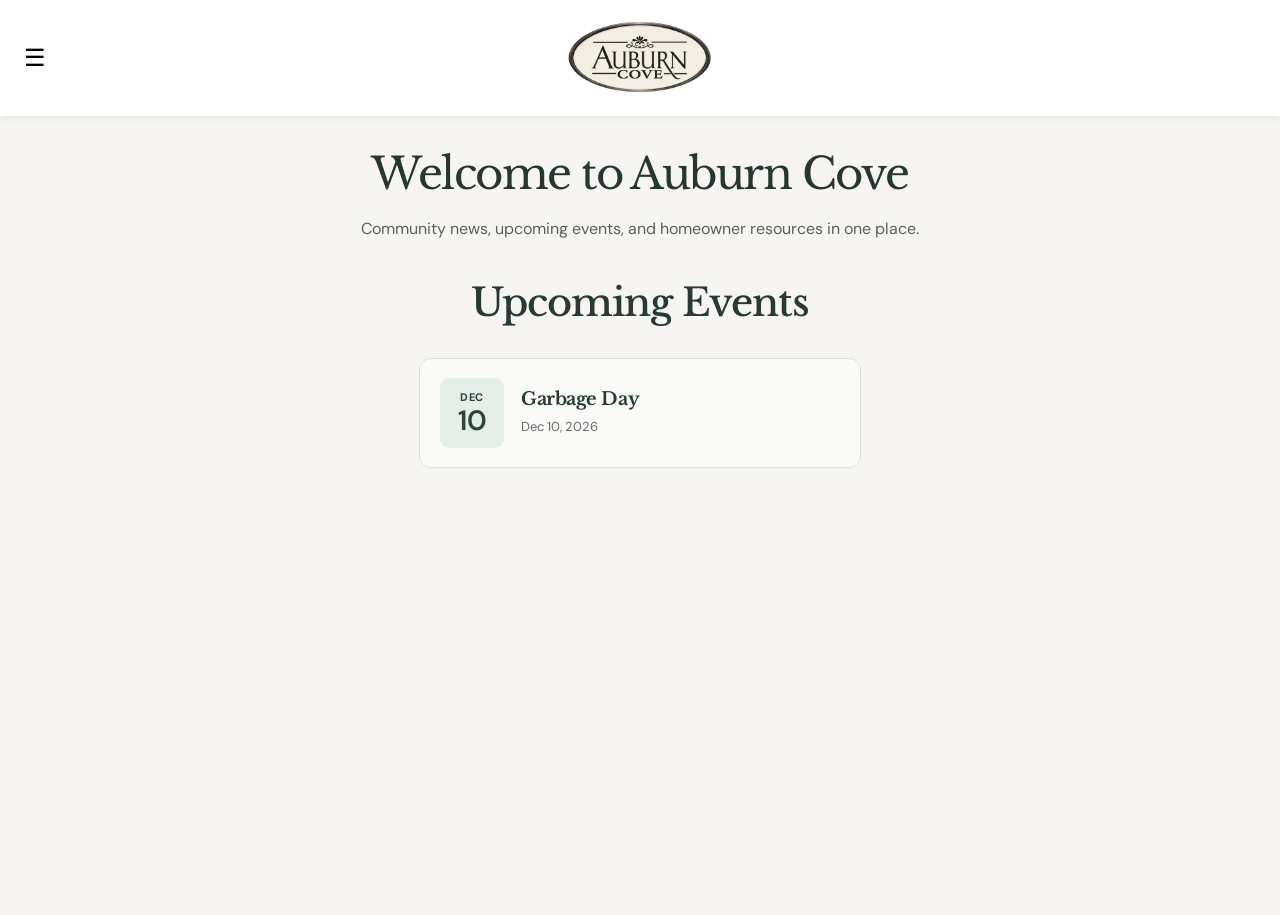
==== commit 1022c3b9: "Add files via upload" ====
--- a/index.html
+++ b/index.html
@@ -302,7 +302,7 @@
 </style></head><body>
 <header class="topbar"><a aria-label="Auburn Cove — Home" class="topbar-logo" href="#home"><img alt="Auburn Cove" src="auburn-cove-logo-transparent.png"/></a><button aria-controls="nav" aria-expanded="false" class="menu" id="menu">☰ <span class="sr-only">Toggle menu</span></button><nav aria-label="Main navigation" id="nav"><a href="#home">Home</a><a href="#calendar">Calendar</a><a href="#outreach">Community Outreach</a><a href="#contact">Contact</a><a href="#documents">Documents</a><a href="#zoom">HOA Meeting</a><a href="#newsletter">Newsletters</a></nav></header>
 <main><div class="site-page" id="home">
-<div aria-live="polite" hidden="" id="auburn-success-banner" role="status" style="max-width:760px;margin:24px auto 12px;padding:18px 22px;background:#e8f3e9;border:1px solid #8ab399;border-radius:10px;color:#20362e;text-align:center;box-sizing:border-box;box-shadow:0 2px 8px #20362e14"><strong style="display:block;font-size:18px;margin-bottom:5px">✓ Message sent successfully!</strong><span>Thank you for contacting Auburn Cove. Your message has been submitted.</span><button aria-label="Dismiss confirmation" id="auburn-success-dismiss" style="display:block;margin:12px auto 0;padding:5px 12px;border:1px solid #789b81;border-radius:6px;background:transparent;color:#20362e;cursor:pointer" type="button">Close</button></div><section class="hero"><div class="hero-copy"><h1>Welcome to Auburn Cove</h1><p>Community news, upcoming events, and homeowner resources in one place.</p></div></section><figure class="ac-home-media"><img alt="Aerial view of homes and streets in Auburn Cove, Auburndale, Florida" loading="eager" src="auburn-cove-neighborhood.jpg"/></figure>
+<div aria-live="polite" hidden="" id="auburn-success-banner" role="status" style="max-width:760px;margin:24px auto 12px;padding:18px 22px;background:#e8f3e9;border:1px solid #8ab399;border-radius:10px;color:#20362e;text-align:center;box-sizing:border-box;box-shadow:0 2px 8px #20362e14"><strong style="display:block;font-size:18px;margin-bottom:5px">✓ Message sent successfully!</strong><span>Thank you for contacting Auburn Cove. Your message has been submitted.</span><button aria-label="Dismiss confirmation" id="auburn-success-dismiss" style="display:block;margin:12px auto 0;padding:5px 12px;border:1px solid #789b81;border-radius:6px;background:transparent;color:#20362e;cursor:pointer" type="button">Close</button></div><section class="hero"><div class="hero-copy"><h1>Welcome to Auburn Cove</h1><p>Community news, upcoming events, and homeowner resources in one place.</p></div></section>
 <section aria-labelledby="home-upcoming-title" class="home-upcoming">
 <div class="home-upcoming-heading"><div><h2 id="home-upcoming-title">Upcoming Events</h2></div></div>
 <div aria-live="polite" class="home-upcoming-list" id="home-upcoming-list"><p class="home-events-empty">Loading community events…</p></div>
@@ -312,7 +312,21 @@
 <div class="google-calendar-crop"><iframe frameborder="0" height="600" loading="lazy" scrolling="no" src="https://calendar.google.com/calendar/embed?height=600&amp;wkst=1&amp;ctz=America%2FNew_York&amp;showPrint=0&amp;showTitle=0&amp;showNav=0&amp;showTabs=0&amp;showCalendars=0&amp;showTz=0&amp;showDate=0&amp;src=NzRjMTQyZjczZTk5MDlhZjg0MTZmZjczNzE0M2EyOTdlOTMyNzRlZjYzNjYzYWRhMjE4ZmQ4MTI2ZGQ0YTkxMUBncm91cC5jYWxlbmRhci5nb29nbGUuY29t&amp;color=%23f6bf26" style="display:block;width:100%;height:600px;border:0" title="Auburn Cove Google Calendar" width="1500"></iframe></div>
 </section>
 </div>
-<div class="site-page" hidden="" id="outreach"><section class="community-content"><p class="eyebrow">GET INVOLVED</p><h2>Community Outreach</h2><p>Community activities and announcements will be shared here when available.</p></section></div>
+<div class="site-page" hidden="" id="outreach"><section class="community-content">
+<p class="eyebrow">GET INVOLVED</p><h2>Community Outreach</h2>
+<article aria-labelledby="holiday-gifts-title" style="max-width:760px;margin:24px auto 30px;padding:clamp(20px,4vw,34px);background:#fff;border:1px solid #d8e0da;border-radius:14px;box-shadow:0 4px 16px rgba(35,56,47,.06);text-align:left;box-sizing:border-box">
+<p style="margin:0 0 8px;font-size:12px;font-weight:700;letter-spacing:.12em;text-transform:uppercase;color:#60786a">Holiday Community Giving</p>
+<h3 id="holiday-gifts-title" style="margin:0 0 12px;color:#23382f;font-size:clamp(24px,4vw,32px);line-height:1.2">Holiday Gifts for Kids Drive</h3>
+<p style="margin:0 0 18px;line-height:1.65;color:#435b4e">Help make the holidays brighter for local children! Sentry Management is collecting <strong>new, unwrapped toys and gifts</strong>.</p>
+<div style="background:#f2f6f1;border-radius:10px;padding:16px 18px;margin:0 0 18px;color:#23382f">
+<p style="margin:0 0 8px"><strong>Auburn Cove neighborhood drop-off:</strong> November 3–December 6, 2026</p>
+<p style="margin:0 0 6px"><strong>Location:</strong> 705 Daphne Drive, Polk City, FL 33868</p>
+</div>
+<p style="margin:0 0 8px;color:#23382f;font-weight:700">Suggested gifts</p>
+<p style="margin:0 0 20px;line-height:1.65;color:#435b4e">Toys, board games, puzzles, sports balls, toy cars and trucks, LEGO sets, dolls, action figures, arts and crafts, jewelry kits, infant toys, and bicycles.</p>
+<a class="btn primary" href="Holiday Gifts for Kids Drop Off.pdf" rel="noopener noreferrer" target="_blank">View Holiday Gifts Flyer (PDF)</a>
+<p style="font-size:13px;line-height:1.55;color:#64776b;margin:16px 0 0">Please note: the flyer also advertises a separate Sentry Clermont office collection (November 1–December 11). The Auburn Cove neighborhood drop-off dates and address above are from Sentry's accompanying notice.</p>
+</article></section></div>
 <div class="site-page" hidden="" id="newsletter"><section class="community-content"><h2>Auburn Cove Newsletters</h2><p>Read community news, seasonal reminders, neighborhood highlights, and announcements here.</p><div aria-live="polite" class="newsletter-list" id="newsletter-list"><div style="max-width:620px;margin:24px auto;padding:24px;background:#fff;border:1px solid #d8e0da;border-radius:12px;text-align:center"><h3 style="margin:0 0 10px;color:#23382f">November 2026 Newsletter</h3><p style="margin:0 0 18px;color:#52665c">Board updates, community reminders, and seasonal news.</p><a class="btn primary" href="Auburn_Cove_November_2026_Newsletter_Mockup.pdf" rel="noopener noreferrer" target="_blank">View PDF</a></div></div></section></div>
 <div class="site-page" hidden="" id="documents"><section class="community-content"><p>Official Auburn Cove HOA documents and homeowner information are maintained through Sentry Management. Visit the management website to access available records and homeowner services.</p><div class="actions"><a class="btn primary" href="https://www.accesssentrymgt.com/dx/sentrywp/index.html" rel="noopener noreferrer" target="_blank">Open Sentry Management Website →</a></div><p><small>You may need to sign in to Sentry Management to view certain documents.</small></p>
 <section aria-labelledby="homeowner-forms-heading" style="max-width:720px;margin:34px auto 0;text-align:left">
@@ -321,8 +335,8 @@
 <div style="display:flex;gap:14px;align-items:flex-start;flex-wrap:wrap">
 <div aria-hidden="true" style="font-size:32px;line-height:1">📄</div>
 <div style="flex:1;min-width:210px"><h4 style="color:#23382f;margin:0 0 7px;font-size:1.18rem">Architectural Review Application</h4>
-<p style="color:#52645a;margin:0 0 10px;line-height:1.55">Request HOA approval before starting exterior improvements, including fences, pools, landscaping, screening, and exterior color changes.</p>
-<p style="color:#52645a;margin:0 0 16px;font-size:.9rem">PDF · 1 page · Allow approximately 30 days for standard processing. Follow the submission instructions on the form.</p>
+<p style="color:#52645a;margin:0 0 10px;line-height:1.55">Request HOA approval for exterior improvements, including fences, pools, landscaping, screening, driveway extensions, and exterior color changes.</p>
+<p style="color:#52645a;margin:0 0 16px;line-height:1.55"><strong>Important:</strong> Homeowners must obtain HOA approval and any required city permits before beginning work. All improvements must comply with applicable City of Auburndale codes and requirements.</p>
 <a class="btn primary" href="documents/Auburn_Cove_Architectural_Review_Application.pdf" target="_blank" rel="noopener noreferrer" aria-label="Open or download Architectural Review Application PDF">View / Download Application</a></div>
 </div></div></section>
 <div style="max-width:650px;margin:28px auto 0;text-align:center">
